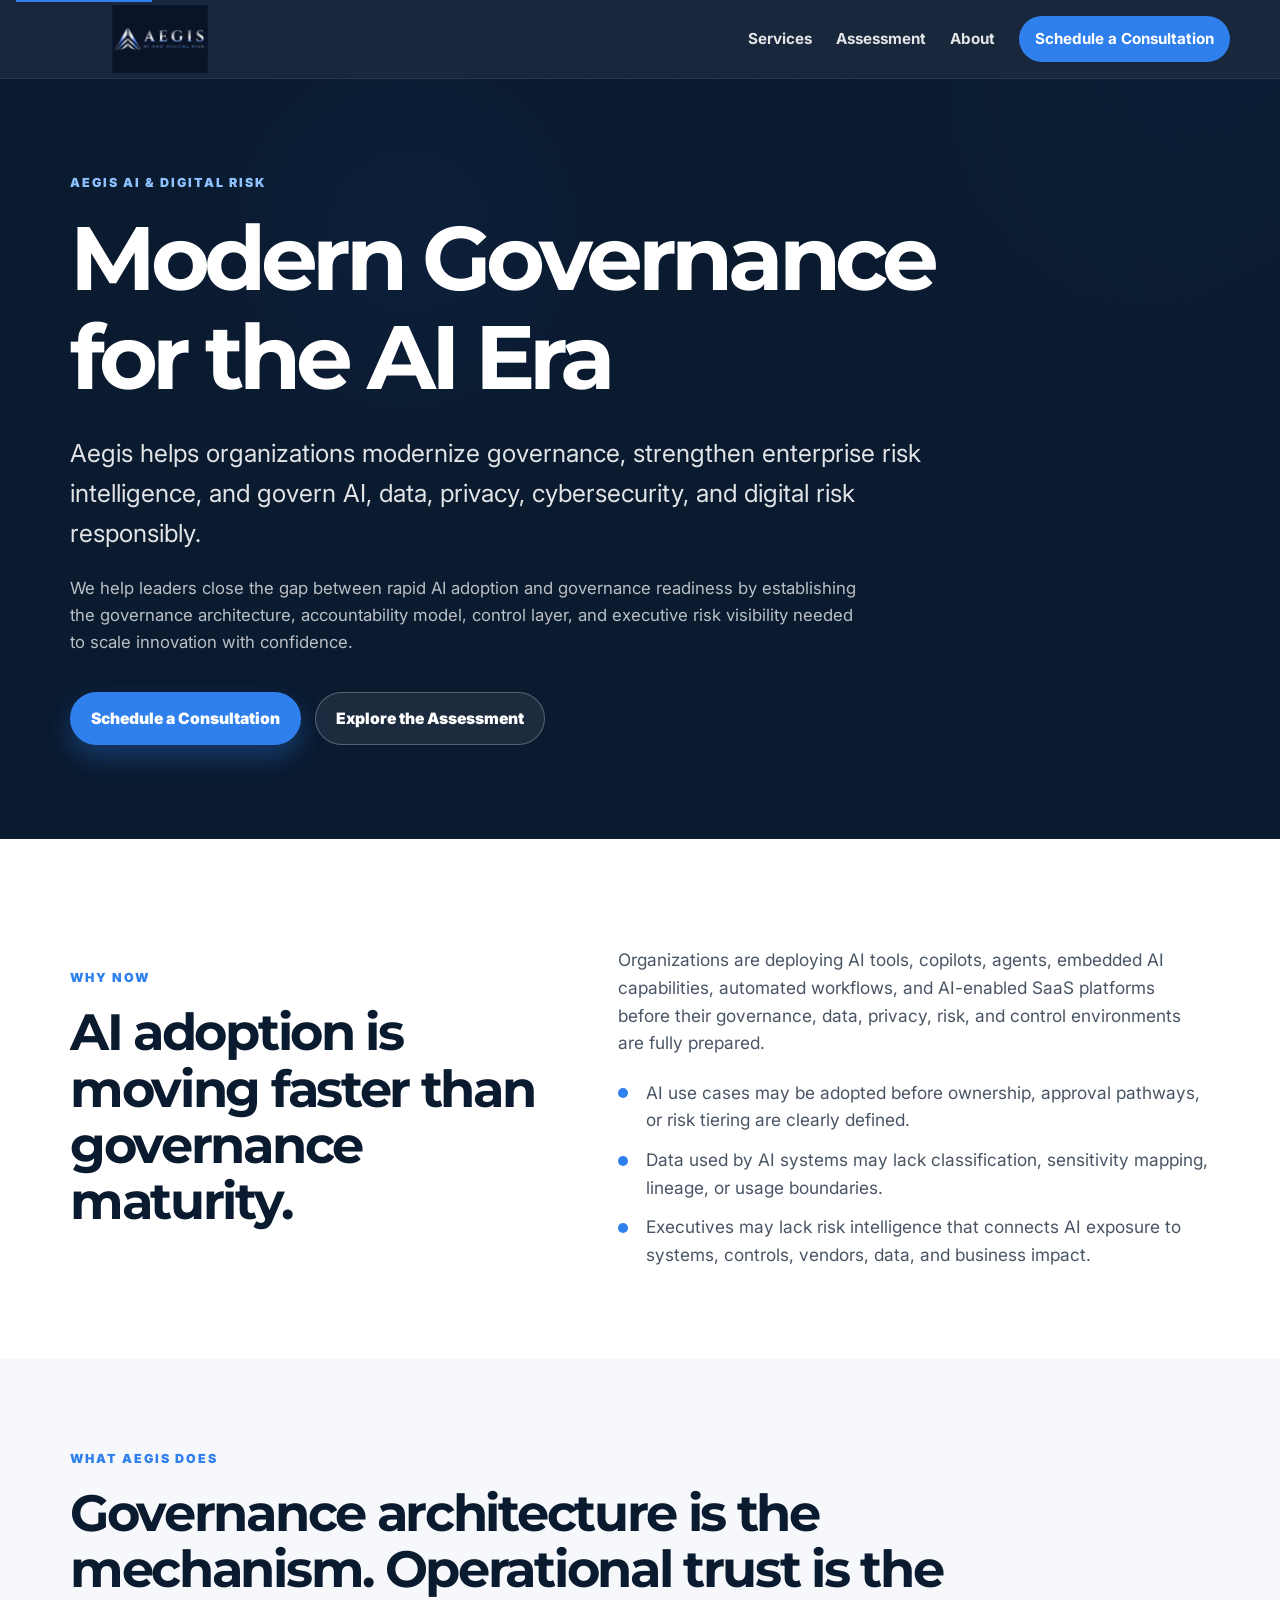
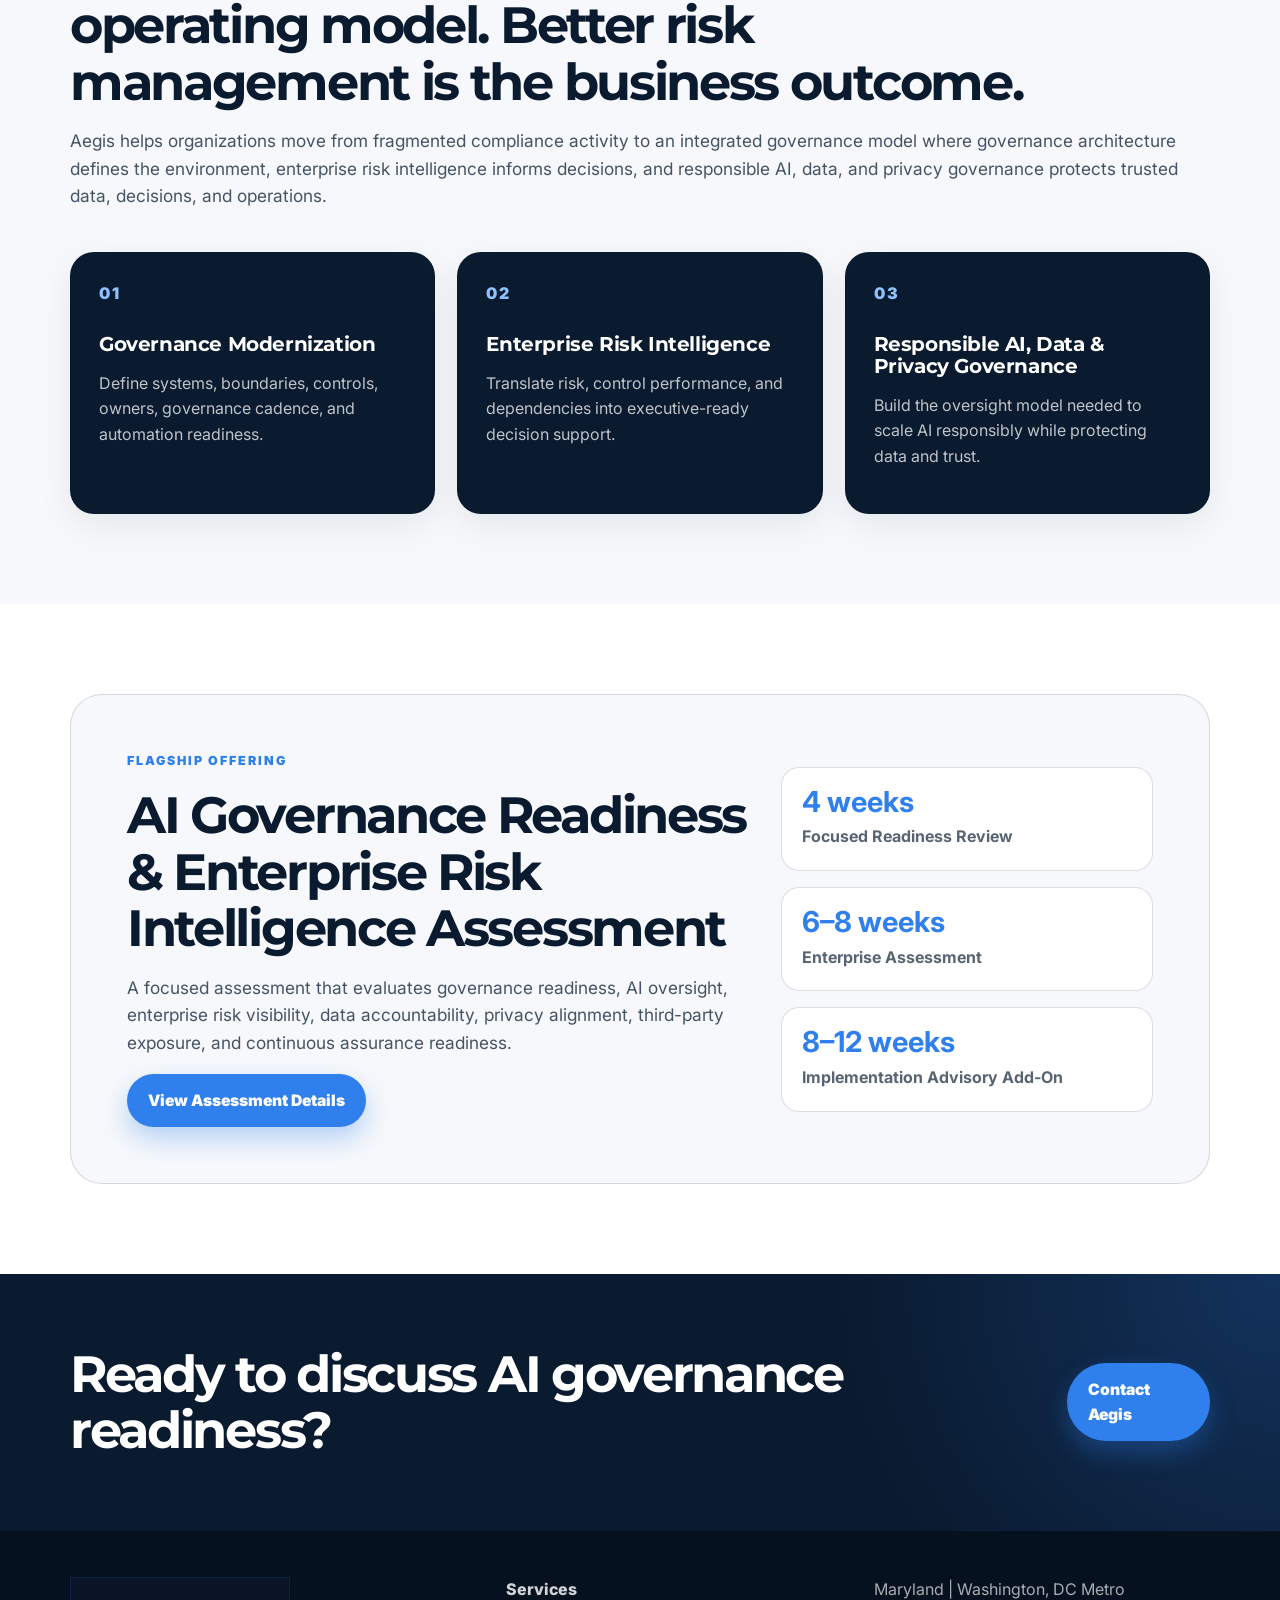
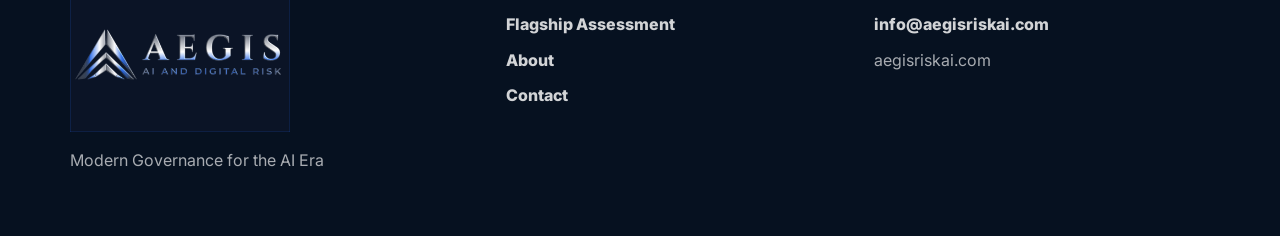
==== index.html @ 3bda9c99 "Launch Aegis website" ====
<!doctype html>
<html lang="en">
<head>
  <meta charset="utf-8" />
  <meta name="viewport" content="width=device-width, initial-scale=1" />
  <title>Aegis AI & Digital Risk | Modern Governance for the AI Era</title>
  <meta name="description" content="Aegis helps organizations modernize governance, strengthen enterprise risk intelligence, and govern AI, data, privacy, cybersecurity, and digital risk responsibly." />
  <meta property="og:title" content="Aegis AI & Digital Risk | Modern Governance for the AI Era" />
  <meta property="og:description" content="Aegis helps organizations modernize governance, strengthen enterprise risk intelligence, and govern AI, data, privacy, cybersecurity, and digital risk responsibly." />
  <meta property="og:type" content="website" />
  <link rel="icon" href="/favicon.ico" sizes="any" />
  <link rel="icon" type="image/png" href="assets/favicon.png" />
  <link rel="preconnect" href="https://fonts.googleapis.com">
  <link rel="preconnect" href="https://fonts.gstatic.com" crossorigin>
  <link href="https://fonts.googleapis.com/css2?family=Inter:wght@400;500;600;700;800&family=Montserrat:wght@700;800;900&display=swap" rel="stylesheet">
  <link rel="stylesheet" href="styles.css" />
</head>
<body>
  <a class="skip-link" href="#main">Skip to content</a>
  
<header class="site-header" id="top">
  <nav class="nav" aria-label="Main navigation">
    <a href="index.html" class="brand" aria-label="Aegis AI & Digital Risk home">
      <img src="assets/aegis-logo-nav.png" alt="Aegis AI & Digital Risk" />
    </a>
    <button class="menu-toggle" aria-expanded="false" aria-controls="nav-links">Menu</button>
    <div class="nav-links" id="nav-links">
      <a href="services.html">Services</a>
      <a href="assessment.html">Assessment</a>
      <a href="about.html">About</a>
      <a href="contact.html" class="nav-cta">Schedule a Consultation</a>
    </div>
  </nav>
</header>

  <main id="main">
<section class="hero section-dark">
  <div class="hero-bg"></div>
  <div class="container hero-content">
    <p class="eyebrow">Aegis AI & Digital Risk</p>
    <h1>Modern Governance for the AI Era</h1>
    <p class="hero-subtitle">Aegis helps organizations modernize governance, strengthen enterprise risk intelligence, and govern AI, data, privacy, cybersecurity, and digital risk responsibly.</p>
    <p class="hero-support">We help leaders close the gap between rapid AI adoption and governance readiness by establishing the governance architecture, accountability model, control layer, and executive risk visibility needed to scale innovation with confidence.</p>
    <div class="button-row">
      <a class="button primary" href="contact.html">Schedule a Consultation</a>
      <a class="button secondary" href="assessment.html">Explore the Assessment</a>
    </div>
  </div>
</section>
<section class="section" id="why-now">
  <div class="container two-column">
    <div>
      <p class="eyebrow">Why Now</p>
      <h2>AI adoption is moving faster than governance maturity.</h2>
    </div>
    <div class="lead-block">
      <p>Organizations are deploying AI tools, copilots, agents, embedded AI capabilities, automated workflows, and AI-enabled SaaS platforms before their governance, data, privacy, risk, and control environments are fully prepared.</p>
      <ul class="check-list">
        <li>AI use cases may be adopted before ownership, approval pathways, or risk tiering are clearly defined.</li>
        <li>Data used by AI systems may lack classification, sensitivity mapping, lineage, or usage boundaries.</li>
        <li>Executives may lack risk intelligence that connects AI exposure to systems, controls, vendors, data, and business impact.</li>
      </ul>
    </div>
  </div>
</section>
<section class="section subtle">
  <div class="container">
    <p class="eyebrow">What Aegis Does</p>
    <h2>Governance architecture is the mechanism. Operational trust is the operating model. Better risk management is the business outcome.</h2>
    <p class="section-intro">Aegis helps organizations move from fragmented compliance activity to an integrated governance model where governance architecture defines the environment, enterprise risk intelligence informs decisions, and responsible AI, data, and privacy governance protects trusted data, decisions, and operations.</p>
    <div class="capability-grid">
      <article class="capability-card"><span class="card-number">01</span><h3>Governance Modernization</h3><p>Define systems, boundaries, controls, owners, governance cadence, and automation readiness.</p></article>
      <article class="capability-card"><span class="card-number">02</span><h3>Enterprise Risk Intelligence</h3><p>Translate risk, control performance, and dependencies into executive-ready decision support.</p></article>
      <article class="capability-card"><span class="card-number">03</span><h3>Responsible AI, Data & Privacy Governance</h3><p>Build the oversight model needed to scale AI responsibly while protecting data and trust.</p></article>
    </div>
  </div>
</section>
<section class="section">
  <div class="container split-card">
    <div>
      <p class="eyebrow">Flagship Offering</p>
      <h2>AI Governance Readiness & Enterprise Risk Intelligence Assessment</h2>
      <p class="section-intro">A focused assessment that evaluates governance readiness, AI oversight, enterprise risk visibility, data accountability, privacy alignment, third-party exposure, and continuous assurance readiness.</p>
      <a class="button primary" href="assessment.html">View Assessment Details</a>
    </div>
    <div class="metric-list">
      <div><strong>4 weeks</strong><span>Focused Readiness Review</span></div>
      <div><strong>6–8 weeks</strong><span>Enterprise Assessment</span></div>
      <div><strong>8–12 weeks</strong><span>Implementation Advisory Add-On</span></div>
    </div>
  </div>
</section>
<section class="section-dark cta-band">
  <div class="container cta-inner">
    <h2>Ready to discuss AI governance readiness?</h2>
    <a class="button primary" href="contact.html">Contact Aegis</a>
  </div>
</section>
</main>
  
<footer class="site-footer">
  <div class="container footer-inner">
    <div>
      <img src="assets/aegis-logo-horizontal.png" alt="Aegis AI & Digital Risk" />
      <p>Modern Governance for the AI Era</p>
    </div>
    <div class="footer-links">
      <a href="services.html">Services</a>
      <a href="assessment.html">Flagship Assessment</a>
      <a href="about.html">About</a>
      <a href="contact.html">Contact</a>
    </div>
    <div class="footer-contact">
      <span>Maryland | Washington, DC Metro</span>
      <a href="mailto:info@aegisriskai.com">info@aegisriskai.com</a>
      <span>aegisriskai.com</span>
    </div>
  </div>
</footer>
<script src="script.js"></script>

</body>
</html>
---- styles.css ----
:root{--navy:#0a1a2f;--slate:#1f2e3d;--steel:#4a5a6a;--blue:#2f80ed;--teal:#2d9c9f;--white:#fff;--muted:#eef3f7;--line:rgba(10,26,47,.14);--shadow:0 24px 70px rgba(10,26,47,.16);--radius:24px}*{box-sizing:border-box}html{scroll-behavior:smooth}body{margin:0;font-family:Inter,Arial,Helvetica,sans-serif;color:var(--navy);background:var(--white);line-height:1.6}img{max-width:100%;display:block}a{color:inherit}.skip-link{position:absolute;top:-40px;left:16px;background:var(--blue);color:#fff;padding:8px 12px;z-index:100}.skip-link:focus{top:16px}.container{width:min(1140px,calc(100% - 40px));margin:0 auto}.site-header{position:sticky;top:0;z-index:20;background:rgba(10,26,47,.94);backdrop-filter:blur(14px);border-bottom:1px solid rgba(255,255,255,.08)}.nav{width:min(1180px,calc(100% - 32px));margin:0 auto;min-height:78px;display:flex;align-items:center;justify-content:space-between;gap:24px}.brand img{width:220px;height:auto;max-height:68px;object-fit:contain}.nav-links{display:flex;align-items:center;gap:24px}.nav-links a{color:rgba(255,255,255,.88);text-decoration:none;font-weight:700;font-size:.95rem}.nav-links a:hover{color:#fff}.nav-cta{background:var(--blue);color:#fff!important;padding:11px 16px;border-radius:999px}.menu-toggle{display:none;background:transparent;color:#fff;border:1px solid rgba(255,255,255,.3);border-radius:999px;padding:8px 14px;font-weight:800}.section{padding:90px 0}.section-dark{background:radial-gradient(circle at top right,rgba(47,128,237,.24),transparent 34%),var(--navy);color:#fff}.subtle{background:#f6f8fb}.hero,.page-hero{position:relative;display:grid;place-items:center;overflow:hidden}.hero{min-height:760px}.page-hero{min-height:480px;padding:90px 0}.hero-bg{position:absolute;inset:0;background:linear-gradient(90deg,rgba(10,26,47,.96),rgba(10,26,47,.72),rgba(10,26,47,.9)),radial-gradient(circle at 30% 20%,rgba(47,128,237,.32),transparent 22%),linear-gradient(135deg,rgba(255,255,255,.06) 1px,transparent 1px);background-size:auto,auto,42px 42px}.hero-content{position:relative;padding:80px 0}.eyebrow{color:var(--blue);text-transform:uppercase;letter-spacing:.16em;font-weight:900;font-size:.78rem;margin:0 0 16px}.section-dark .eyebrow,.page-hero .eyebrow{color:#8ec2ff}h1,h2,h3{font-family:Montserrat,Inter,Arial,sans-serif;line-height:1.1;margin:0}h1{max-width:980px;font-size:clamp(3rem,7vw,6.8rem);letter-spacing:-.06em}h2{font-size:clamp(2rem,4vw,4rem);letter-spacing:-.045em;max-width:980px}h3{font-size:1.25rem;letter-spacing:-.02em}.hero-subtitle{max-width:900px;font-size:clamp(1.16rem,2vw,1.55rem);color:rgba(255,255,255,.88);margin:28px 0 0}.hero-support{max-width:790px;color:rgba(255,255,255,.72);margin:22px 0 0;font-size:1.05rem}.button-row{display:flex;flex-wrap:wrap;gap:14px;margin-top:36px}.button{display:inline-flex;align-items:center;justify-content:center;min-height:48px;padding:13px 20px;border-radius:999px;font-weight:900;text-decoration:none;border:1px solid transparent;cursor:pointer;font-size:.98rem}.button.primary{background:var(--blue);color:#fff;box-shadow:0 12px 26px rgba(47,128,237,.32)}.button.secondary{background:rgba(255,255,255,.08);color:#fff;border-color:rgba(255,255,255,.26)}.two-column{display:grid;grid-template-columns:.9fr 1.1fr;gap:64px;align-items:center}.align-start{align-items:start}.lead-block,.section-intro{font-size:1.08rem;color:rgba(10,26,47,.74)}.section-dark .section-intro{color:rgba(255,255,255,.75)}.check-list{padding:0;margin:22px 0 0;list-style:none;display:grid;gap:12px}.check-list li{position:relative;padding-left:28px}.check-list li:before{content:"";position:absolute;left:0;top:.55em;width:10px;height:10px;border-radius:999px;background:var(--blue)}.capability-grid,.founder-grid,.stakeholder-grid,.why-grid,.deliverable-grid,.pricing-grid{display:grid;gap:22px;margin-top:42px}.capability-grid{grid-template-columns:repeat(3,1fr)}.founder-grid,.service-grid{grid-template-columns:repeat(2,1fr)}.stakeholder-grid{grid-template-columns:repeat(4,1fr)}.why-grid,.deliverable-grid{grid-template-columns:repeat(2,1fr)}.pricing-grid{grid-template-columns:repeat(3,1fr)}.capability-card,.service-card,.founder-card,.stakeholder-grid>div,.why-grid>article,.deliverable-grid>article,.pricing-grid>article{background:#fff;border:1px solid var(--line);border-radius:var(--radius);padding:28px;box-shadow:0 12px 36px rgba(10,26,47,.07)}.capability-card{background:var(--navy);color:#fff;min-height:250px}.card-number{color:#8ec2ff;font-weight:900;letter-spacing:.12em}.capability-card h3{margin-top:26px}.capability-card p{color:rgba(255,255,255,.74)}.service-grid{display:grid;gap:22px;margin-top:0}.service-card.featured{grid-column:1/-1;background:linear-gradient(135deg,var(--navy),var(--slate));color:#fff}.service-card.featured p{color:rgba(255,255,255,.76)}.service-card p,.founder-card p,.stakeholder-grid p,.why-grid p,.deliverable-grid p,.pricing-grid p{color:rgba(10,26,47,.72)}.split-card{display:grid;grid-template-columns:1.25fr .75fr;gap:34px;align-items:center;background:#f6f8fb;border:1px solid var(--line);border-radius:32px;padding:clamp(28px,5vw,56px)}.metric-list{display:grid;gap:16px}.metric-list div{background:#fff;border:1px solid var(--line);border-radius:18px;padding:20px}.metric-list strong{display:block;font-size:1.8rem;line-height:1;color:var(--blue)}.metric-list span{display:block;margin-top:8px;color:rgba(10,26,47,.68);font-weight:700}.cta-band{padding:72px 0}.cta-inner{display:flex;align-items:center;justify-content:space-between;gap:24px}.contact-section{background:linear-gradient(180deg,#f6f8fb,#fff)}.contact-card{display:grid;grid-template-columns:.9fr 1.1fr;gap:40px;background:var(--navy);color:#fff;border-radius:32px;padding:clamp(28px,5vw,56px);box-shadow:var(--shadow)}.contact-card p{color:rgba(255,255,255,.74)}.contact-links{display:grid;gap:10px;margin-top:24px}.contact-links a{color:#fff;font-weight:900;text-decoration:none}.small-note{font-size:.92rem;margin-top:28px}.contact-form{display:grid;gap:14px}.contact-form label{display:grid;gap:7px;color:rgba(255,255,255,.86);font-weight:800}.contact-form input,.contact-form select,.contact-form textarea{width:100%;border:1px solid rgba(255,255,255,.18);background:rgba(255,255,255,.08);color:#fff;border-radius:14px;padding:12px 14px;font:inherit}.contact-form select option{color:var(--navy)}.site-footer{background:#061120;color:#fff;padding:46px 0}.footer-inner{display:grid;grid-template-columns:1.2fr 1fr 1fr;gap:32px;align-items:start}.site-footer img{width:220px;max-width:100%;height:auto;margin-bottom:14px}.footer-links,.footer-contact{display:grid;gap:10px}.footer-links a,.footer-contact a{color:rgba(255,255,255,.82);text-decoration:none;font-weight:800}.footer-contact span,.site-footer p{color:rgba(255,255,255,.65)}@media (max-width:900px){.menu-toggle{display:inline-flex}.nav-links{display:none;position:absolute;left:16px;right:16px;top:78px;background:var(--navy);padding:18px;border-radius:18px;box-shadow:var(--shadow);flex-direction:column;align-items:stretch}.nav-links.open{display:flex}.nav-links a{padding:10px 12px}.two-column,.contact-card,.footer-inner,.split-card{grid-template-columns:1fr}.capability-grid,.founder-grid,.stakeholder-grid,.service-grid,.why-grid,.deliverable-grid,.pricing-grid{grid-template-columns:1fr}.hero{min-height:680px}.section{padding:64px 0}.cta-inner{align-items:flex-start;flex-direction:column}.brand img{width:190px;max-height:64px}h1{font-size:clamp(2.6rem,12vw,4.8rem)}}
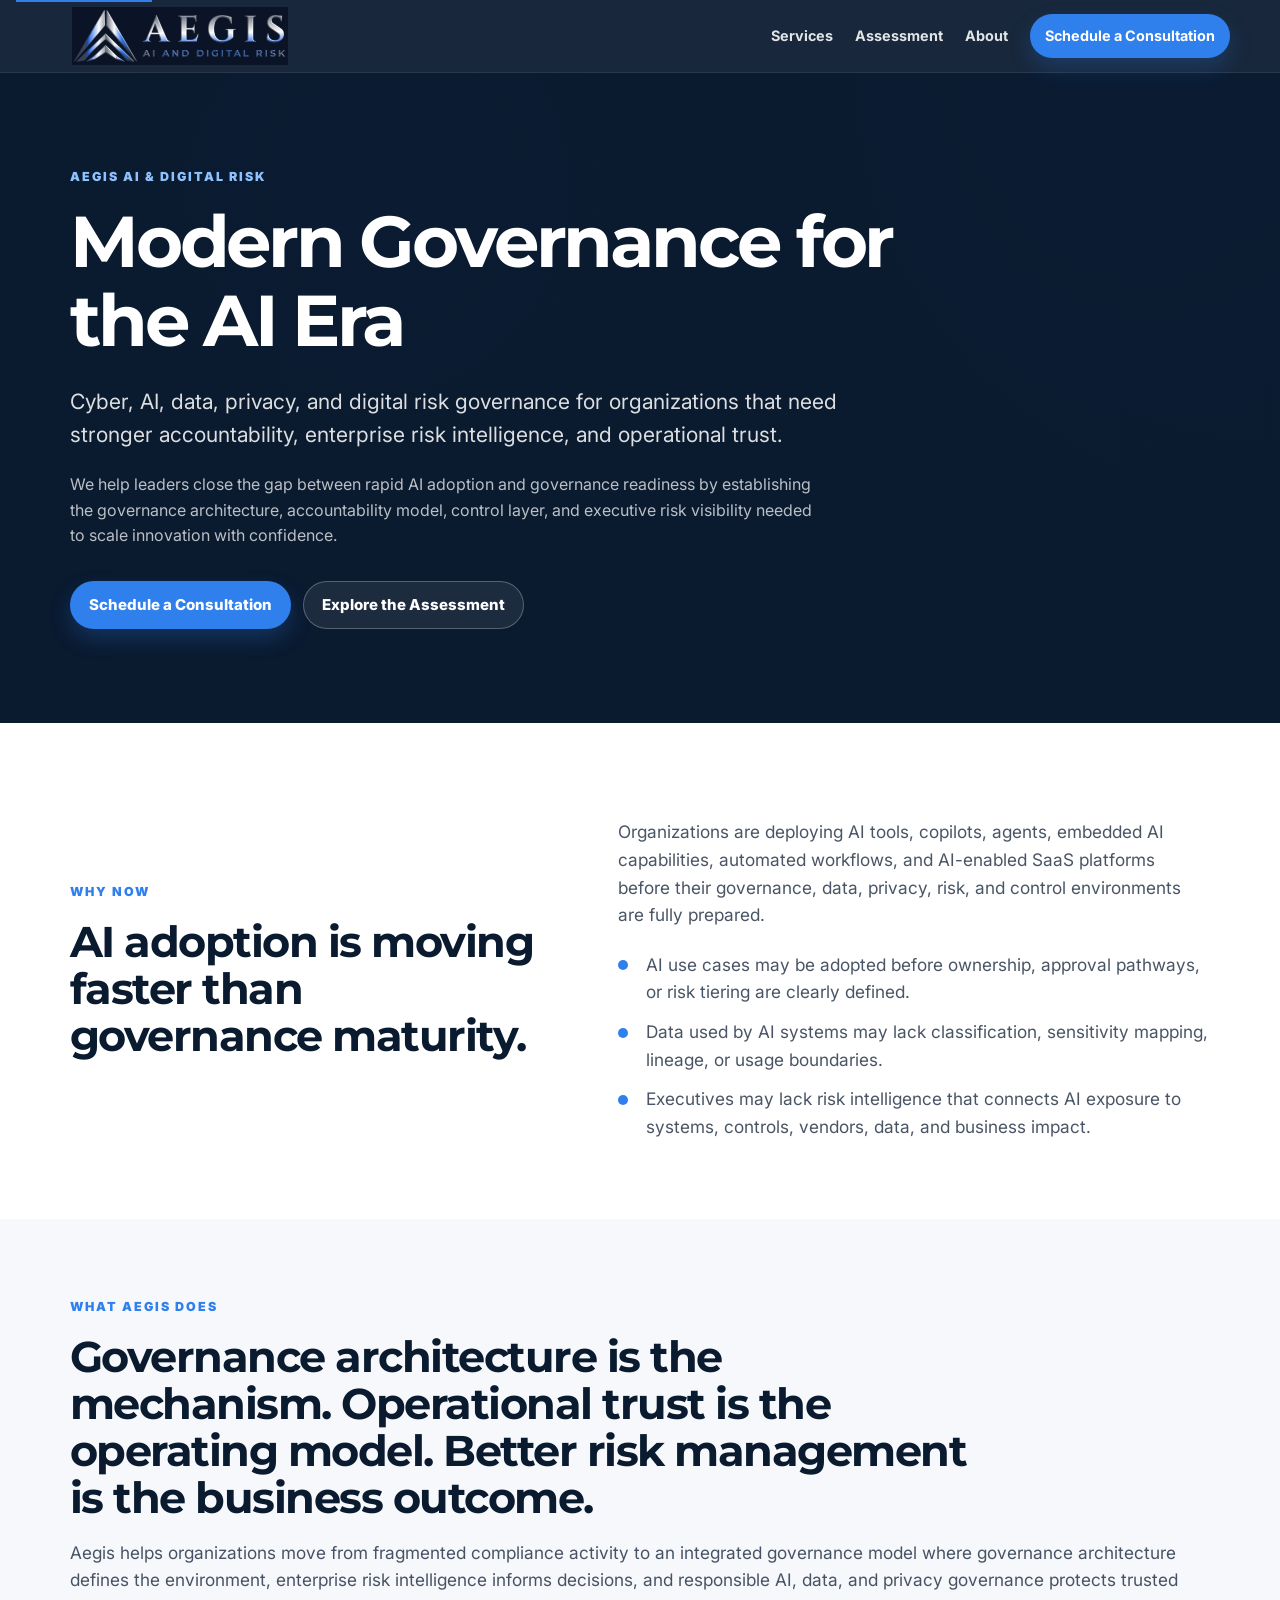
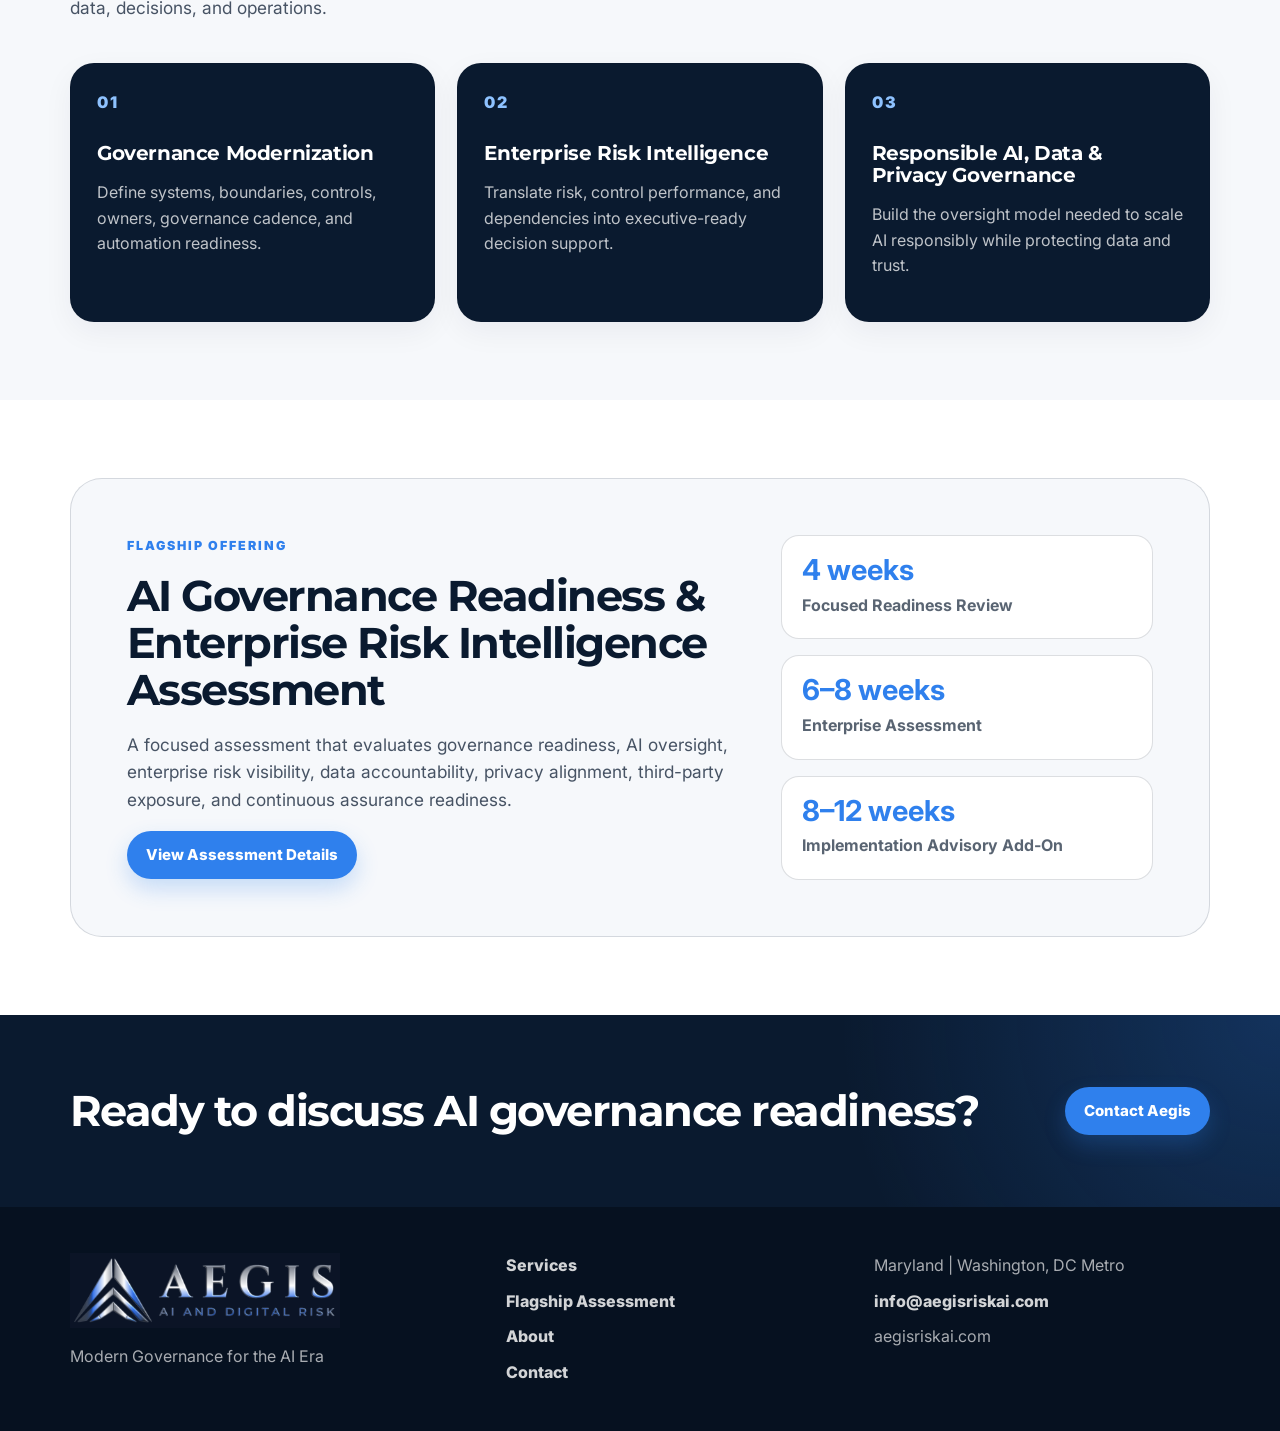
==== commit fe90a33d: "Clarify risk governance positioning" ====
--- a/index.html
+++ b/index.html
@@ -4,9 +4,9 @@
   <meta charset="utf-8" />
   <meta name="viewport" content="width=device-width, initial-scale=1" />
   <title>Aegis AI & Digital Risk | Modern Governance for the AI Era</title>
-  <meta name="description" content="Aegis helps organizations modernize governance, strengthen enterprise risk intelligence, and govern AI, data, privacy, cybersecurity, and digital risk responsibly." />
+  <meta name="description" content="Cyber, AI, data, privacy, and digital risk governance for organizations that need stronger accountability, enterprise risk intelligence, and operational trust." />
   <meta property="og:title" content="Aegis AI & Digital Risk | Modern Governance for the AI Era" />
-  <meta property="og:description" content="Aegis helps organizations modernize governance, strengthen enterprise risk intelligence, and govern AI, data, privacy, cybersecurity, and digital risk responsibly." />
+  <meta property="og:description" content="Cyber, AI, data, privacy, and digital risk governance for organizations that need stronger accountability, enterprise risk intelligence, and operational trust." />
   <meta property="og:type" content="website" />
   <link rel="icon" href="/favicon.ico" sizes="any" />
   <link rel="icon" type="image/png" href="assets/favicon.png" />
@@ -39,7 +39,7 @@
   <div class="container hero-content">
     <p class="eyebrow">Aegis AI & Digital Risk</p>
     <h1>Modern Governance for the AI Era</h1>
-    <p class="hero-subtitle">Aegis helps organizations modernize governance, strengthen enterprise risk intelligence, and govern AI, data, privacy, cybersecurity, and digital risk responsibly.</p>
+    <p class="hero-subtitle">Cyber, AI, data, privacy, and digital risk governance for organizations that need stronger accountability, enterprise risk intelligence, and operational trust.</p>
     <p class="hero-support">We help leaders close the gap between rapid AI adoption and governance readiness by establishing the governance architecture, accountability model, control layer, and executive risk visibility needed to scale innovation with confidence.</p>
     <div class="button-row">
       <a class="button primary" href="contact.html">Schedule a Consultation</a>
--- a/styles.css
+++ b/styles.css
@@ -1,2 +1,2 @@
 
-:root{--navy:#0a1a2f;--slate:#1f2e3d;--steel:#4a5a6a;--blue:#2f80ed;--teal:#2d9c9f;--white:#fff;--muted:#eef3f7;--line:rgba(10,26,47,.14);--shadow:0 24px 70px rgba(10,26,47,.16);--radius:24px}*{box-sizing:border-box}html{scroll-behavior:smooth}body{margin:0;font-family:Inter,Arial,Helvetica,sans-serif;color:var(--navy);background:var(--white);line-height:1.6}img{max-width:100%;display:block}a{color:inherit}.skip-link{position:absolute;top:-40px;left:16px;background:var(--blue);color:#fff;padding:8px 12px;z-index:100}.skip-link:focus{top:16px}.container{width:min(1140px,calc(100% - 40px));margin:0 auto}.site-header{position:sticky;top:0;z-index:20;background:rgba(10,26,47,.94);backdrop-filter:blur(14px);border-bottom:1px solid rgba(255,255,255,.08)}.nav{width:min(1180px,calc(100% - 32px));margin:0 auto;min-height:78px;display:flex;align-items:center;justify-content:space-between;gap:24px}.brand img{width:220px;height:auto;max-height:68px;object-fit:contain}.nav-links{display:flex;align-items:center;gap:24px}.nav-links a{color:rgba(255,255,255,.88);text-decoration:none;font-weight:700;font-size:.95rem}.nav-links a:hover{color:#fff}.nav-cta{background:var(--blue);color:#fff!important;padding:11px 16px;border-radius:999px}.menu-toggle{display:none;background:transparent;color:#fff;border:1px solid rgba(255,255,255,.3);border-radius:999px;padding:8px 14px;font-weight:800}.section{padding:90px 0}.section-dark{background:radial-gradient(circle at top right,rgba(47,128,237,.24),transparent 34%),var(--navy);color:#fff}.subtle{background:#f6f8fb}.hero,.page-hero{position:relative;display:grid;place-items:center;overflow:hidden}.hero{min-height:760px}.page-hero{min-height:480px;padding:90px 0}.hero-bg{position:absolute;inset:0;background:linear-gradient(90deg,rgba(10,26,47,.96),rgba(10,26,47,.72),rgba(10,26,47,.9)),radial-gradient(circle at 30% 20%,rgba(47,128,237,.32),transparent 22%),linear-gradient(135deg,rgba(255,255,255,.06) 1px,transparent 1px);background-size:auto,auto,42px 42px}.hero-content{position:relative;padding:80px 0}.eyebrow{color:var(--blue);text-transform:uppercase;letter-spacing:.16em;font-weight:900;font-size:.78rem;margin:0 0 16px}.section-dark .eyebrow,.page-hero .eyebrow{color:#8ec2ff}h1,h2,h3{font-family:Montserrat,Inter,Arial,sans-serif;line-height:1.1;margin:0}h1{max-width:980px;font-size:clamp(3rem,7vw,6.8rem);letter-spacing:-.06em}h2{font-size:clamp(2rem,4vw,4rem);letter-spacing:-.045em;max-width:980px}h3{font-size:1.25rem;letter-spacing:-.02em}.hero-subtitle{max-width:900px;font-size:clamp(1.16rem,2vw,1.55rem);color:rgba(255,255,255,.88);margin:28px 0 0}.hero-support{max-width:790px;color:rgba(255,255,255,.72);margin:22px 0 0;font-size:1.05rem}.button-row{display:flex;flex-wrap:wrap;gap:14px;margin-top:36px}.button{display:inline-flex;align-items:center;justify-content:center;min-height:48px;padding:13px 20px;border-radius:999px;font-weight:900;text-decoration:none;border:1px solid transparent;cursor:pointer;font-size:.98rem}.button.primary{background:var(--blue);color:#fff;box-shadow:0 12px 26px rgba(47,128,237,.32)}.button.secondary{background:rgba(255,255,255,.08);color:#fff;border-color:rgba(255,255,255,.26)}.two-column{display:grid;grid-template-columns:.9fr 1.1fr;gap:64px;align-items:center}.align-start{align-items:start}.lead-block,.section-intro{font-size:1.08rem;color:rgba(10,26,47,.74)}.section-dark .section-intro{color:rgba(255,255,255,.75)}.check-list{padding:0;margin:22px 0 0;list-style:none;display:grid;gap:12px}.check-list li{position:relative;padding-left:28px}.check-list li:before{content:"";position:absolute;left:0;top:.55em;width:10px;height:10px;border-radius:999px;background:var(--blue)}.capability-grid,.founder-grid,.stakeholder-grid,.why-grid,.deliverable-grid,.pricing-grid{display:grid;gap:22px;margin-top:42px}.capability-grid{grid-template-columns:repeat(3,1fr)}.founder-grid,.service-grid{grid-template-columns:repeat(2,1fr)}.stakeholder-grid{grid-template-columns:repeat(4,1fr)}.why-grid,.deliverable-grid{grid-template-columns:repeat(2,1fr)}.pricing-grid{grid-template-columns:repeat(3,1fr)}.capability-card,.service-card,.founder-card,.stakeholder-grid>div,.why-grid>article,.deliverable-grid>article,.pricing-grid>article{background:#fff;border:1px solid var(--line);border-radius:var(--radius);padding:28px;box-shadow:0 12px 36px rgba(10,26,47,.07)}.capability-card{background:var(--navy);color:#fff;min-height:250px}.card-number{color:#8ec2ff;font-weight:900;letter-spacing:.12em}.capability-card h3{margin-top:26px}.capability-card p{color:rgba(255,255,255,.74)}.service-grid{display:grid;gap:22px;margin-top:0}.service-card.featured{grid-column:1/-1;background:linear-gradient(135deg,var(--navy),var(--slate));color:#fff}.service-card.featured p{color:rgba(255,255,255,.76)}.service-card p,.founder-card p,.stakeholder-grid p,.why-grid p,.deliverable-grid p,.pricing-grid p{color:rgba(10,26,47,.72)}.split-card{display:grid;grid-template-columns:1.25fr .75fr;gap:34px;align-items:center;background:#f6f8fb;border:1px solid var(--line);border-radius:32px;padding:clamp(28px,5vw,56px)}.metric-list{display:grid;gap:16px}.metric-list div{background:#fff;border:1px solid var(--line);border-radius:18px;padding:20px}.metric-list strong{display:block;font-size:1.8rem;line-height:1;color:var(--blue)}.metric-list span{display:block;margin-top:8px;color:rgba(10,26,47,.68);font-weight:700}.cta-band{padding:72px 0}.cta-inner{display:flex;align-items:center;justify-content:space-between;gap:24px}.contact-section{background:linear-gradient(180deg,#f6f8fb,#fff)}.contact-card{display:grid;grid-template-columns:.9fr 1.1fr;gap:40px;background:var(--navy);color:#fff;border-radius:32px;padding:clamp(28px,5vw,56px);box-shadow:var(--shadow)}.contact-card p{color:rgba(255,255,255,.74)}.contact-links{display:grid;gap:10px;margin-top:24px}.contact-links a{color:#fff;font-weight:900;text-decoration:none}.small-note{font-size:.92rem;margin-top:28px}.contact-form{display:grid;gap:14px}.contact-form label{display:grid;gap:7px;color:rgba(255,255,255,.86);font-weight:800}.contact-form input,.contact-form select,.contact-form textarea{width:100%;border:1px solid rgba(255,255,255,.18);background:rgba(255,255,255,.08);color:#fff;border-radius:14px;padding:12px 14px;font:inherit}.contact-form select option{color:var(--navy)}.site-footer{background:#061120;color:#fff;padding:46px 0}.footer-inner{display:grid;grid-template-columns:1.2fr 1fr 1fr;gap:32px;align-items:start}.site-footer img{width:220px;max-width:100%;height:auto;margin-bottom:14px}.footer-links,.footer-contact{display:grid;gap:10px}.footer-links a,.footer-contact a{color:rgba(255,255,255,.82);text-decoration:none;font-weight:800}.footer-contact span,.site-footer p{color:rgba(255,255,255,.65)}@media (max-width:900px){.menu-toggle{display:inline-flex}.nav-links{display:none;position:absolute;left:16px;right:16px;top:78px;background:var(--navy);padding:18px;border-radius:18px;box-shadow:var(--shadow);flex-direction:column;align-items:stretch}.nav-links.open{display:flex}.nav-links a{padding:10px 12px}.two-column,.contact-card,.footer-inner,.split-card{grid-template-columns:1fr}.capability-grid,.founder-grid,.stakeholder-grid,.service-grid,.why-grid,.deliverable-grid,.pricing-grid{grid-template-columns:1fr}.hero{min-height:680px}.section{padding:64px 0}.cta-inner{align-items:flex-start;flex-direction:column}.brand img{width:190px;max-height:64px}h1{font-size:clamp(2.6rem,12vw,4.8rem)}}
+:root{--navy:#0a1a2f;--slate:#1f2e3d;--steel:#4a5a6a;--blue:#2f80ed;--teal:#2d9c9f;--white:#fff;--muted:#eef3f7;--line:rgba(10,26,47,.14);--shadow:0 24px 70px rgba(10,26,47,.16);--radius:24px}*{box-sizing:border-box}html{scroll-behavior:smooth}body{margin:0;font-family:Inter,Arial,Helvetica,sans-serif;color:var(--navy);background:var(--white);line-height:1.6}img{max-width:100%;display:block}a{color:inherit}.skip-link{position:absolute;top:-40px;left:16px;background:var(--blue);color:#fff;padding:8px 12px;z-index:100}.skip-link:focus{top:16px}.container{width:min(1140px,calc(100% - 40px));margin:0 auto}.site-header{position:sticky;top:0;z-index:20;background:rgba(10,26,47,.94);backdrop-filter:blur(14px);border-bottom:1px solid rgba(255,255,255,.08)}.nav{width:min(1180px,calc(100% - 32px));margin:0 auto;min-height:72px;display:flex;align-items:center;justify-content:space-between;gap:24px}.brand img{width:260px;height:auto;max-height:58px;object-fit:contain}.nav-links{display:flex;align-items:center;gap:22px}.nav-links a{color:rgba(255,255,255,.88);text-decoration:none;font-weight:700;font-size:.9rem}.nav-links a:hover{color:#fff}.nav-cta{background:var(--blue);color:#fff!important;padding:10px 15px;border-radius:999px;box-shadow:0 10px 22px rgba(47,128,237,.22)}.menu-toggle{display:none;background:transparent;color:#fff;border:1px solid rgba(255,255,255,.3);border-radius:999px;padding:8px 14px;font-weight:800}.section{padding:78px 0}.section-dark{background:radial-gradient(circle at top right,rgba(47,128,237,.24),transparent 34%),var(--navy);color:#fff}.subtle{background:#f6f8fb}.hero,.page-hero{position:relative;display:grid;place-items:center;overflow:hidden}.hero{min-height:650px}.page-hero{min-height:380px;padding:74px 0}.hero-bg{position:absolute;inset:0;background:linear-gradient(90deg,rgba(10,26,47,.98),rgba(10,26,47,.82),rgba(10,26,47,.94)),radial-gradient(circle at 28% 18%,rgba(47,128,237,.18),transparent 24%),linear-gradient(135deg,rgba(255,255,255,.035) 1px,transparent 1px);background-size:auto,auto,46px 46px}.hero-content{position:relative;padding:68px 0}.eyebrow{color:var(--blue);text-transform:uppercase;letter-spacing:.16em;font-weight:900;font-size:.78rem;margin:0 0 16px}.section-dark .eyebrow,.page-hero .eyebrow{color:#8ec2ff}h1,h2,h3{font-family:Montserrat,Inter,Arial,sans-serif;line-height:1.1;margin:0}h1{max-width:880px;font-size:clamp(2.55rem,5.6vw,4.7rem);letter-spacing:-.045em}h2{font-size:clamp(1.75rem,3.35vw,3.15rem);letter-spacing:-.035em;max-width:920px}h3{font-size:1.25rem;letter-spacing:-.02em}.hero-subtitle{max-width:820px;font-size:clamp(1.05rem,1.65vw,1.32rem);color:rgba(255,255,255,.86);margin:24px 0 0}.hero-support{max-width:760px;color:rgba(255,255,255,.72);margin:20px 0 0;font-size:1rem}.button-row{display:flex;flex-wrap:wrap;gap:12px;margin-top:32px}.button{display:inline-flex;align-items:center;justify-content:center;min-height:44px;padding:11px 18px;border-radius:999px;font-weight:800;text-decoration:none;border:1px solid transparent;cursor:pointer;font-size:.94rem}.button.primary{background:var(--blue);color:#fff;box-shadow:0 10px 22px rgba(47,128,237,.24)}.button.secondary{background:rgba(255,255,255,.08);color:#fff;border-color:rgba(255,255,255,.26)}.two-column{display:grid;grid-template-columns:.9fr 1.1fr;gap:64px;align-items:center}.align-start{align-items:start}.lead-block,.section-intro{font-size:1.08rem;color:rgba(10,26,47,.74)}.section-dark .section-intro{color:rgba(255,255,255,.75)}.check-list{padding:0;margin:22px 0 0;list-style:none;display:grid;gap:12px}.check-list li{position:relative;padding-left:28px}.check-list li:before{content:"";position:absolute;left:0;top:.55em;width:10px;height:10px;border-radius:999px;background:var(--blue)}.capability-grid,.founder-grid,.stakeholder-grid,.why-grid,.deliverable-grid,.pricing-grid{display:grid;gap:22px;margin-top:42px}.capability-grid{grid-template-columns:repeat(3,1fr)}.founder-grid,.service-grid{grid-template-columns:repeat(2,1fr)}.stakeholder-grid{grid-template-columns:repeat(4,1fr)}.why-grid,.deliverable-grid{grid-template-columns:repeat(2,1fr)}.pricing-grid{grid-template-columns:repeat(3,1fr)}.capability-card,.service-card,.founder-card,.stakeholder-grid>div,.why-grid>article,.deliverable-grid>article,.pricing-grid>article{background:#fff;border:1px solid var(--line);border-radius:var(--radius);padding:26px;box-shadow:0 10px 30px rgba(10,26,47,.055)}.capability-card{background:var(--navy);color:#fff;min-height:250px}.card-number{color:#8ec2ff;font-weight:900;letter-spacing:.12em}.capability-card h3{margin-top:26px}.capability-card p{color:rgba(255,255,255,.74)}.service-grid{display:grid;gap:22px;margin-top:0}.service-card.featured{grid-column:1/-1;background:linear-gradient(135deg,var(--navy),var(--slate));color:#fff}.service-card.featured p{color:rgba(255,255,255,.76)}.service-card p,.founder-card p,.stakeholder-grid p,.why-grid p,.deliverable-grid p,.pricing-grid p{color:rgba(10,26,47,.72)}.split-card{display:grid;grid-template-columns:1.25fr .75fr;gap:34px;align-items:center;background:#f6f8fb;border:1px solid var(--line);border-radius:32px;padding:clamp(28px,5vw,56px)}.metric-list{display:grid;gap:16px}.metric-list div{background:#fff;border:1px solid var(--line);border-radius:18px;padding:20px}.metric-list strong{display:block;font-size:1.8rem;line-height:1;color:var(--blue)}.metric-list span{display:block;margin-top:8px;color:rgba(10,26,47,.68);font-weight:700}.cta-band{padding:72px 0}.cta-inner{display:flex;align-items:center;justify-content:space-between;gap:24px}.contact-section{background:linear-gradient(180deg,#f6f8fb,#fff)}.contact-card{display:grid;grid-template-columns:.9fr 1.1fr;gap:40px;background:var(--navy);color:#fff;border-radius:32px;padding:clamp(28px,5vw,56px);box-shadow:var(--shadow)}.contact-card p{color:rgba(255,255,255,.74)}.contact-links{display:grid;gap:10px;margin-top:24px}.contact-links a{color:#fff;font-weight:900;text-decoration:none}.small-note{font-size:.92rem;margin-top:28px}.contact-form{display:grid;gap:14px}.contact-form label{display:grid;gap:7px;color:rgba(255,255,255,.86);font-weight:800}.contact-form input,.contact-form select,.contact-form textarea{width:100%;border:1px solid rgba(255,255,255,.18);background:rgba(255,255,255,.08);color:#fff;border-radius:14px;padding:12px 14px;font:inherit}.contact-form select option{color:var(--navy)}.site-footer{background:#061120;color:#fff;padding:46px 0}.footer-inner{display:grid;grid-template-columns:1.2fr 1fr 1fr;gap:32px;align-items:start}.site-footer img{width:270px;max-width:100%;height:auto;margin-bottom:14px}.footer-links,.footer-contact{display:grid;gap:10px}.footer-links a,.footer-contact a{color:rgba(255,255,255,.82);text-decoration:none;font-weight:800}.footer-contact span,.site-footer p{color:rgba(255,255,255,.65)}@media (max-width:900px){.menu-toggle{display:inline-flex}.nav-links{display:none;position:absolute;left:16px;right:16px;top:78px;background:var(--navy);padding:18px;border-radius:18px;box-shadow:var(--shadow);flex-direction:column;align-items:stretch}.nav-links.open{display:flex}.nav-links a{padding:10px 12px}.two-column,.contact-card,.footer-inner,.split-card{grid-template-columns:1fr}.capability-grid,.founder-grid,.stakeholder-grid,.service-grid,.why-grid,.deliverable-grid,.pricing-grid{grid-template-columns:1fr}.hero{min-height:600px}.section{padding:64px 0}.cta-inner{align-items:flex-start;flex-direction:column}.brand img{width:220px;max-height:54px}h1{font-size:clamp(2.35rem,10vw,4rem)}}
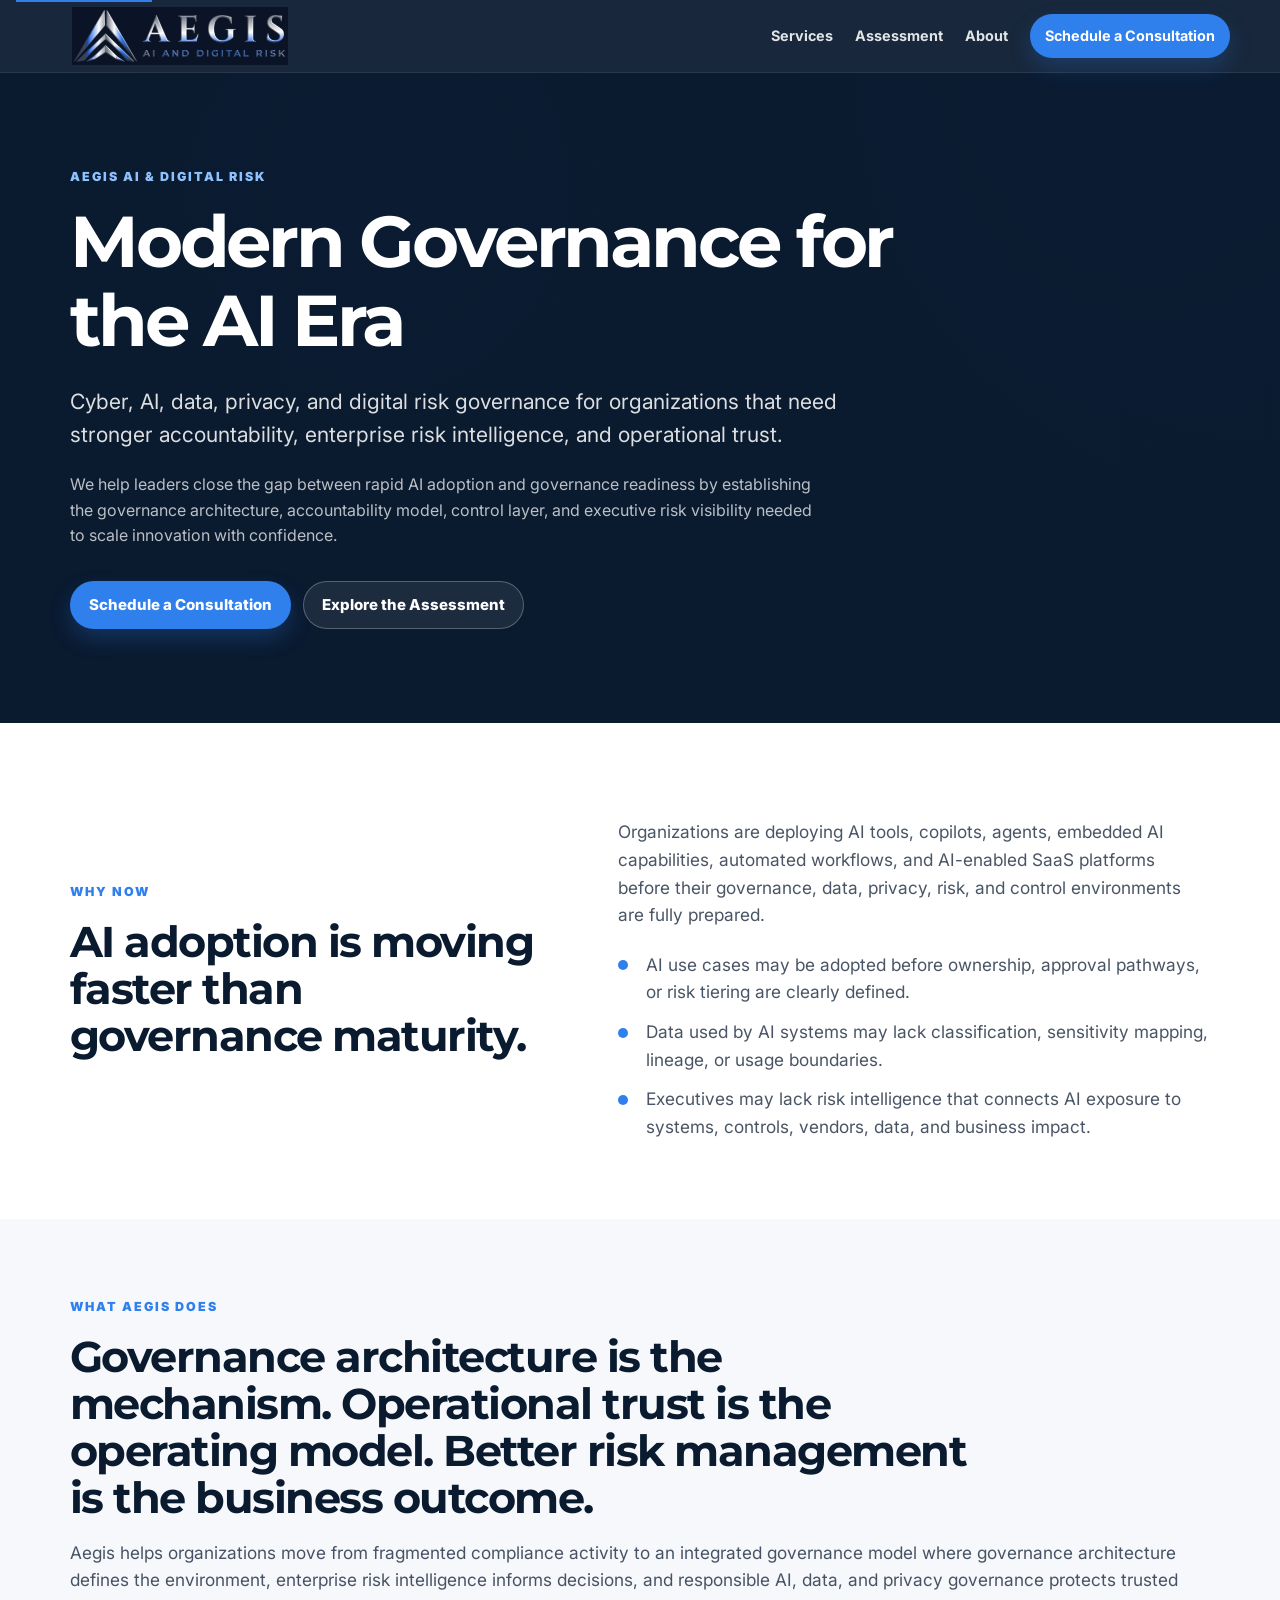
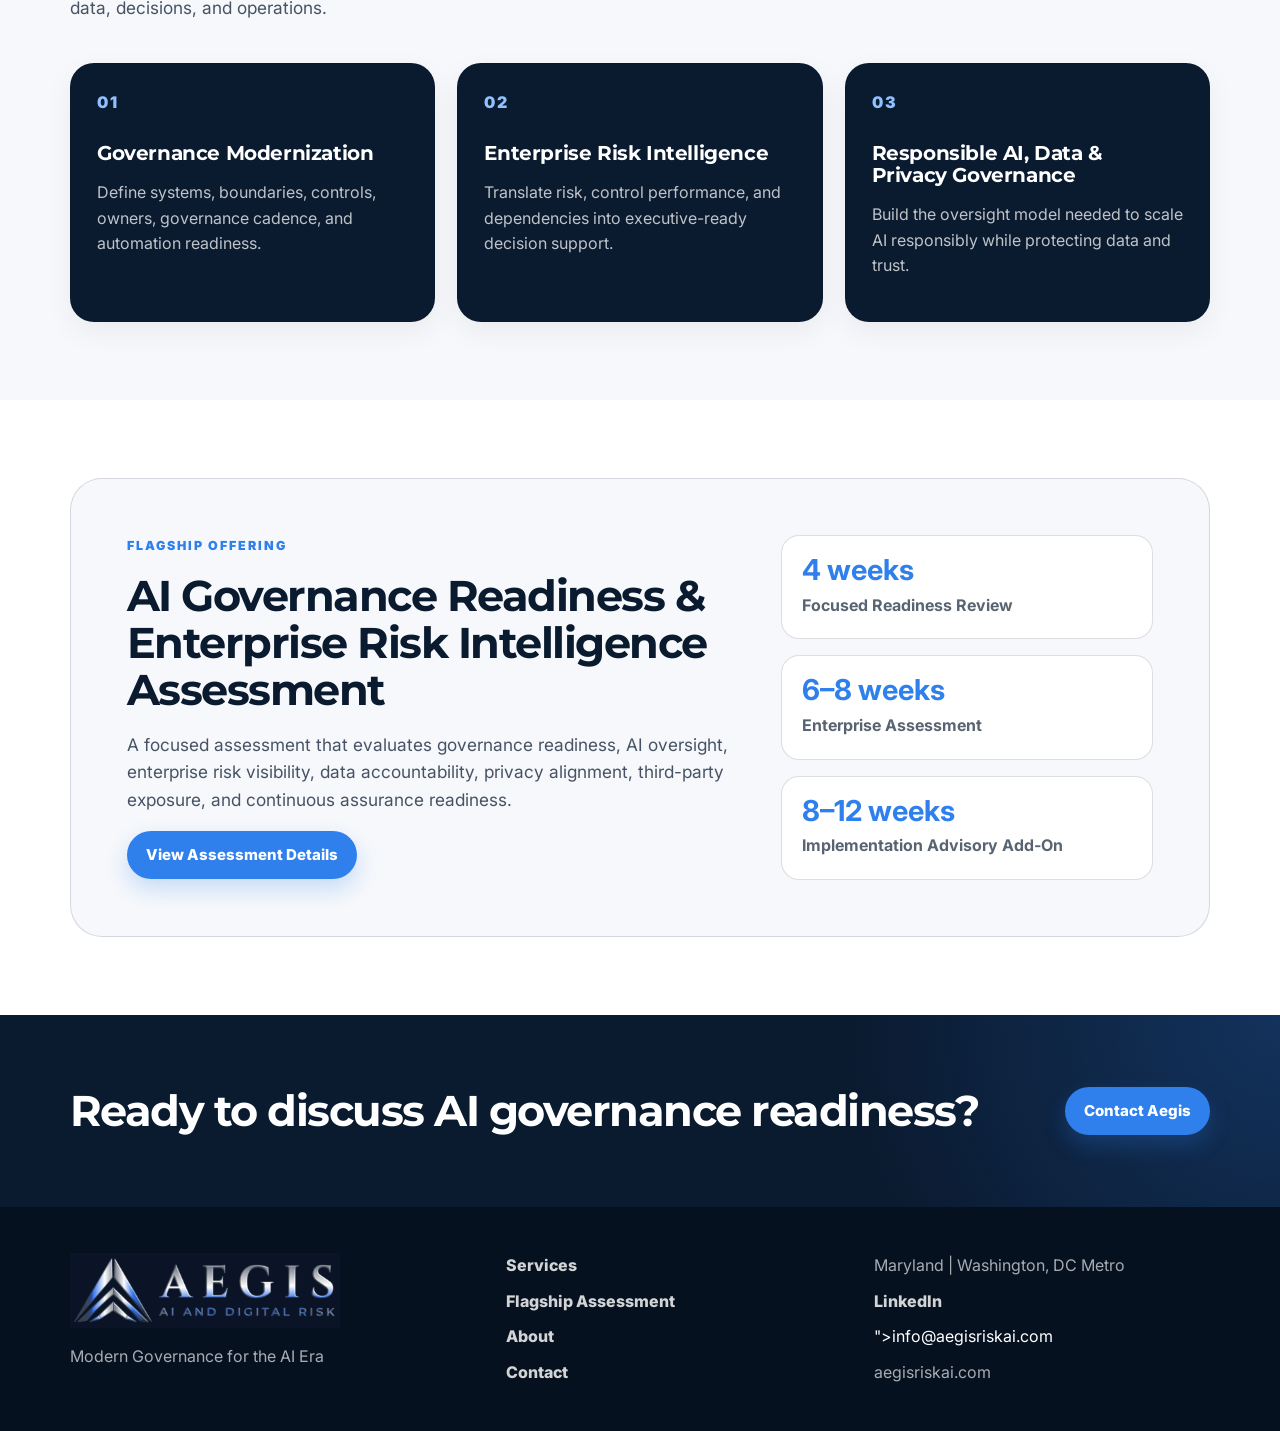
==== commit b48b9f15: "Add LinkedIn company page link" ====
--- a/index.html
+++ b/index.html
@@ -112,7 +112,7 @@
     </div>
     <div class="footer-contact">
       <span>Maryland | Washington, DC Metro</span>
-      <a href="mailto:info@aegisriskai.com">info@aegisriskai.com</a>
+      <a href="mailto:info@aegisriskai.com<br><a href="https://www.linkedin.com/company/aegis-ai-digital-risk/" target="_blank" rel="noopener">LinkedIn</a>">info@aegisriskai.com</a>
       <span>aegisriskai.com</span>
     </div>
   </div>
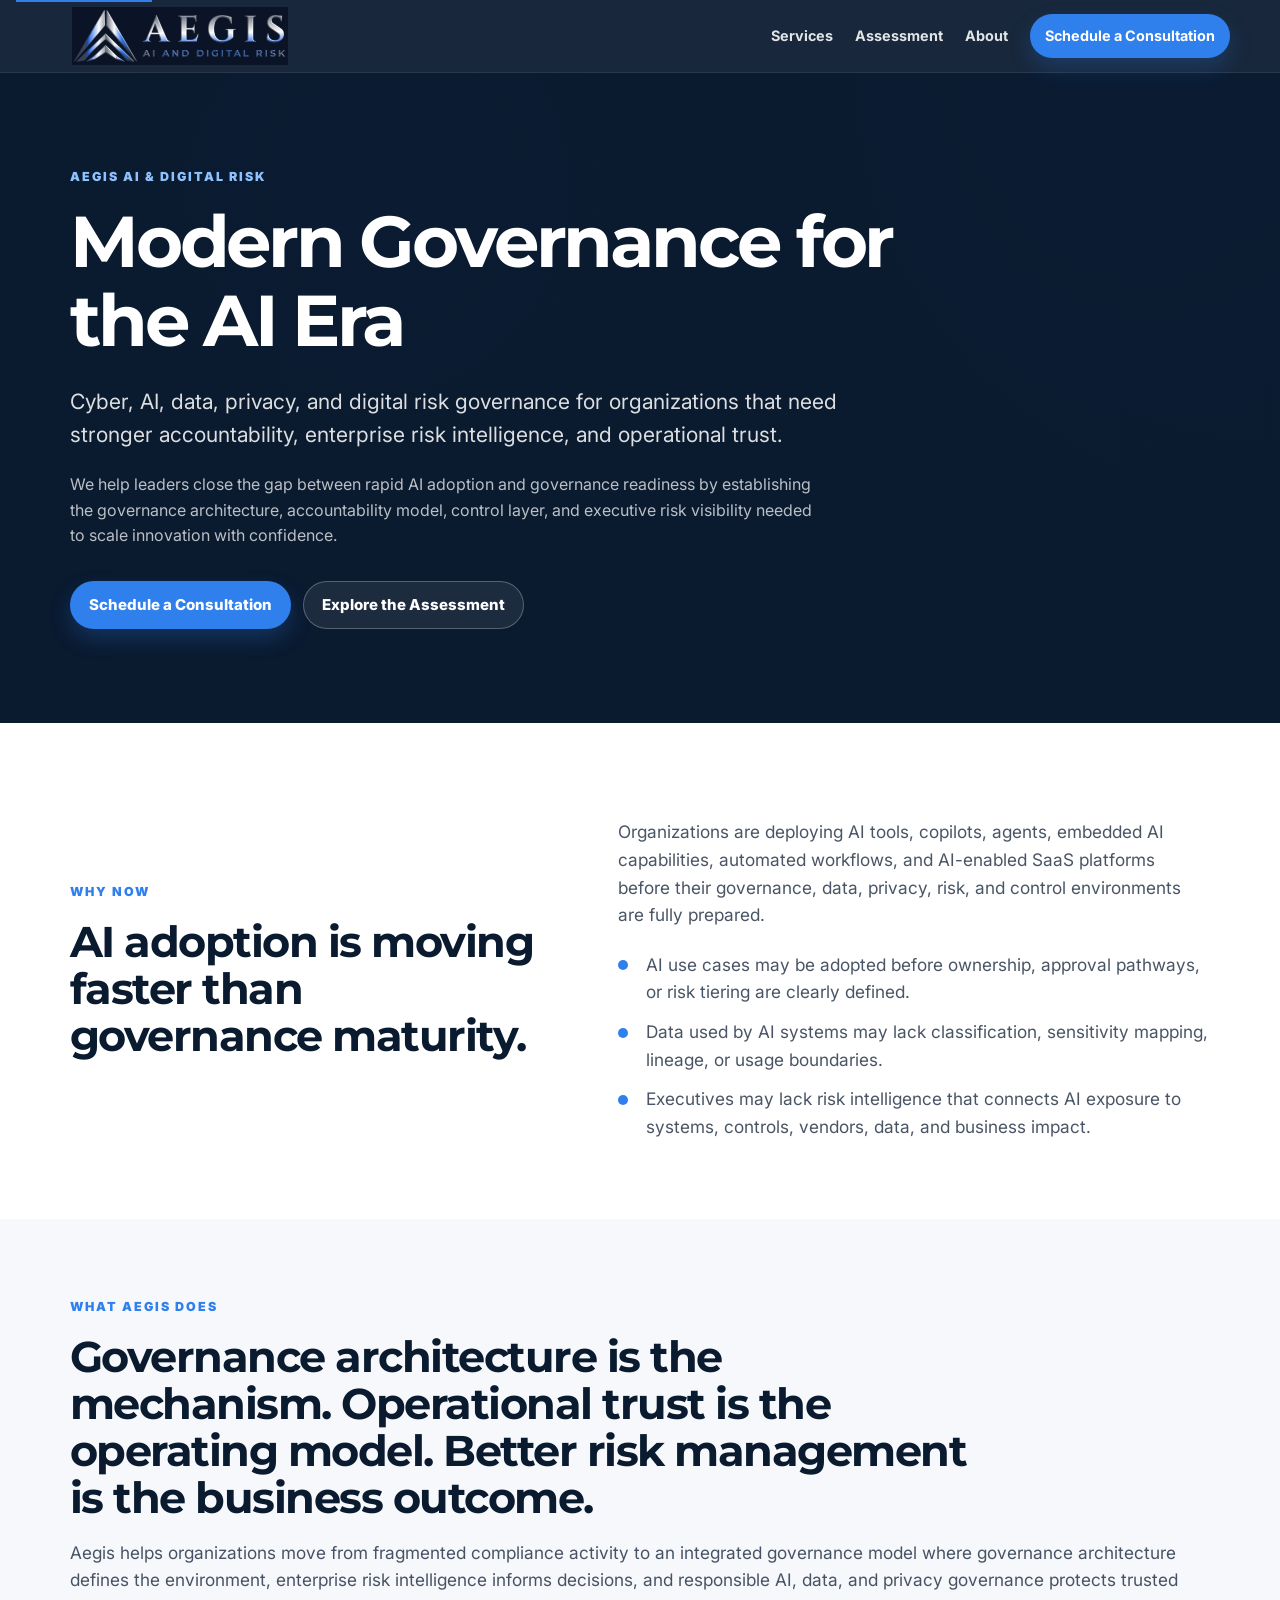
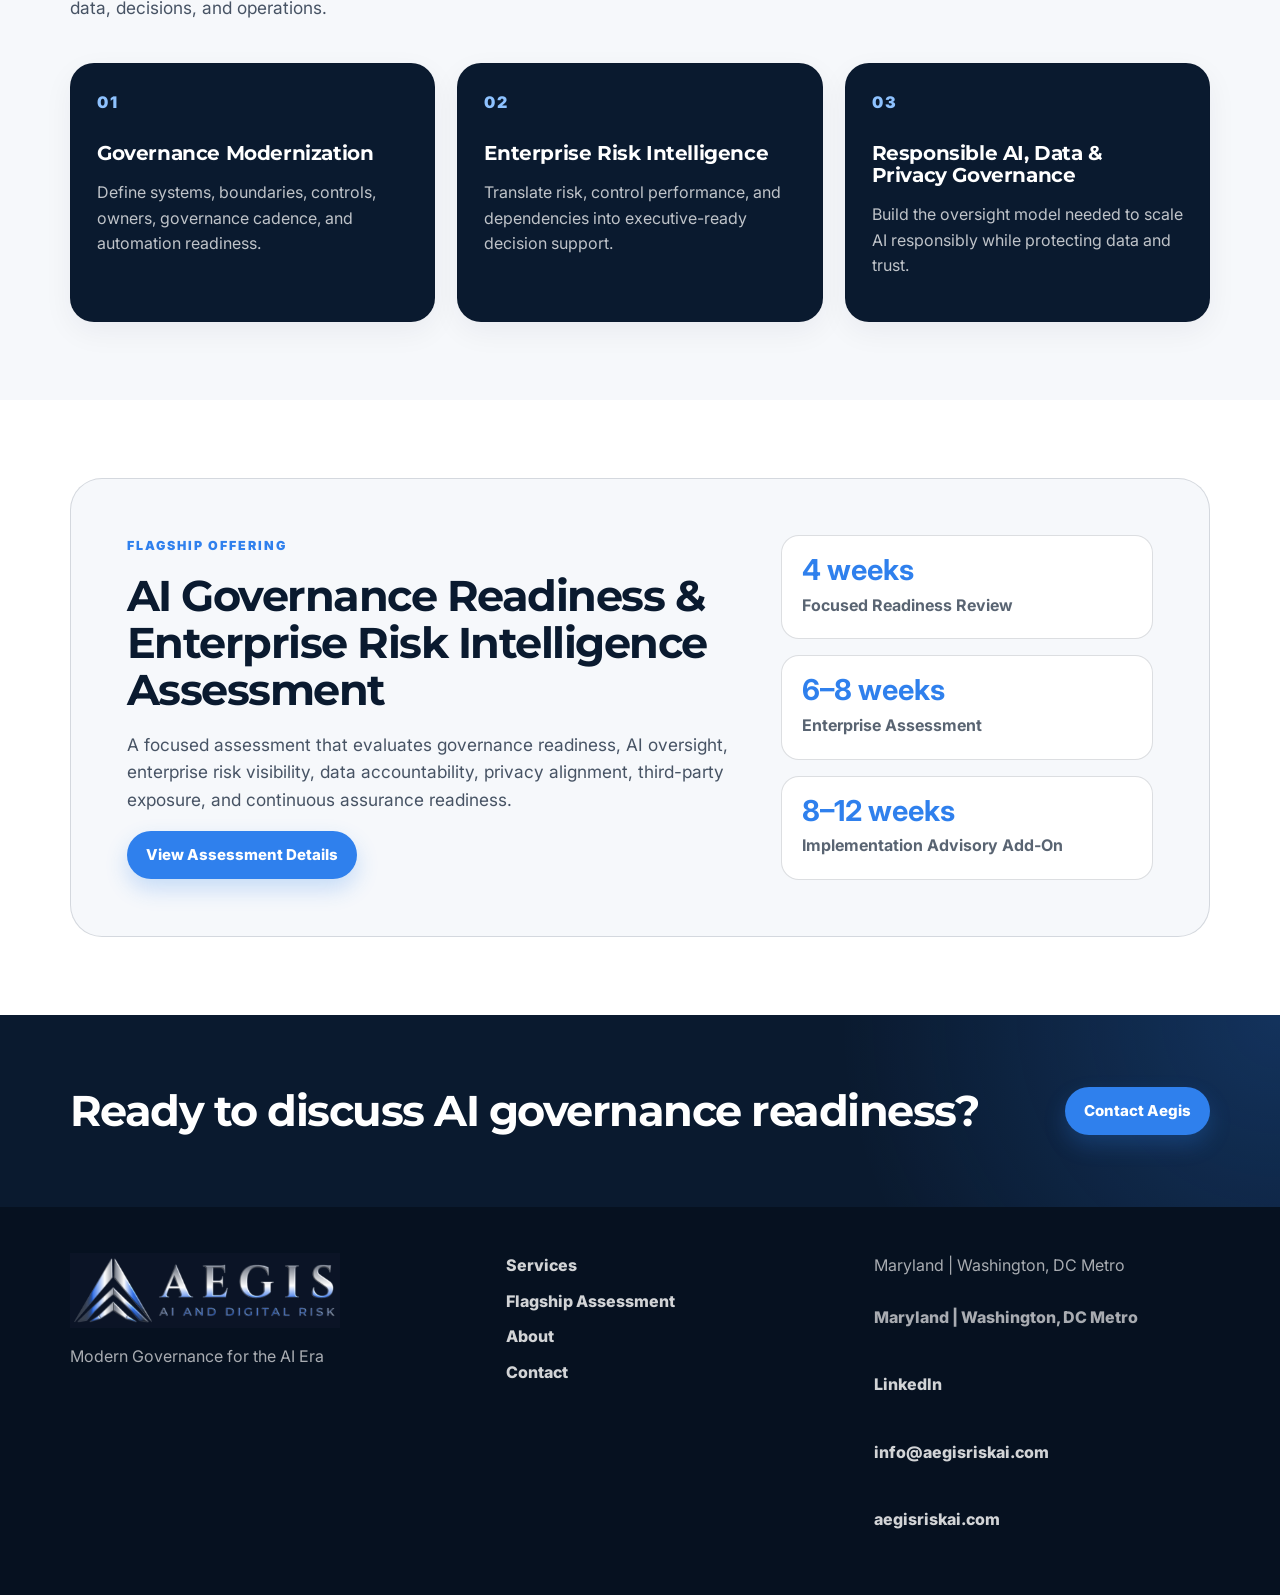
==== commit 5f9800c2: "Fix footer link targets" ====
--- a/index.html
+++ b/index.html
@@ -112,10 +112,16 @@
     </div>
     <div class="footer-contact">
       <span>Maryland | Washington, DC Metro</span>
-      <a href="mailto:info@aegisriskai.com<br><a href="https://www.linkedin.com/company/aegis-ai-digital-risk/" target="_blank" rel="noopener">LinkedIn</a>">info@aegisriskai.com</a>
+      <a href="mailto:info@aegisriskai.cominfo@aegisriskai.com</a>
       <span>aegisriskai.com</span>
     </div>
   </div>
+<div class="footer-column">
+        <p class="footer-location">Maryland | Washington, DC Metro</p>
+        <p><a href="https://www.linkedin.com/company/aegis-ai-digital-risk/" target="_blank" rel="noopener noreferrer">LinkedIn</a></p>
+        <p><a href="mailto:info@aegisriskai.com">info@aegisriskai.com</a></p>
+        <p><a href="https://aegisriskai.com">aegisriskai.com</a></p>
+      </div>
 </footer>
 <script src="script.js"></script>
 
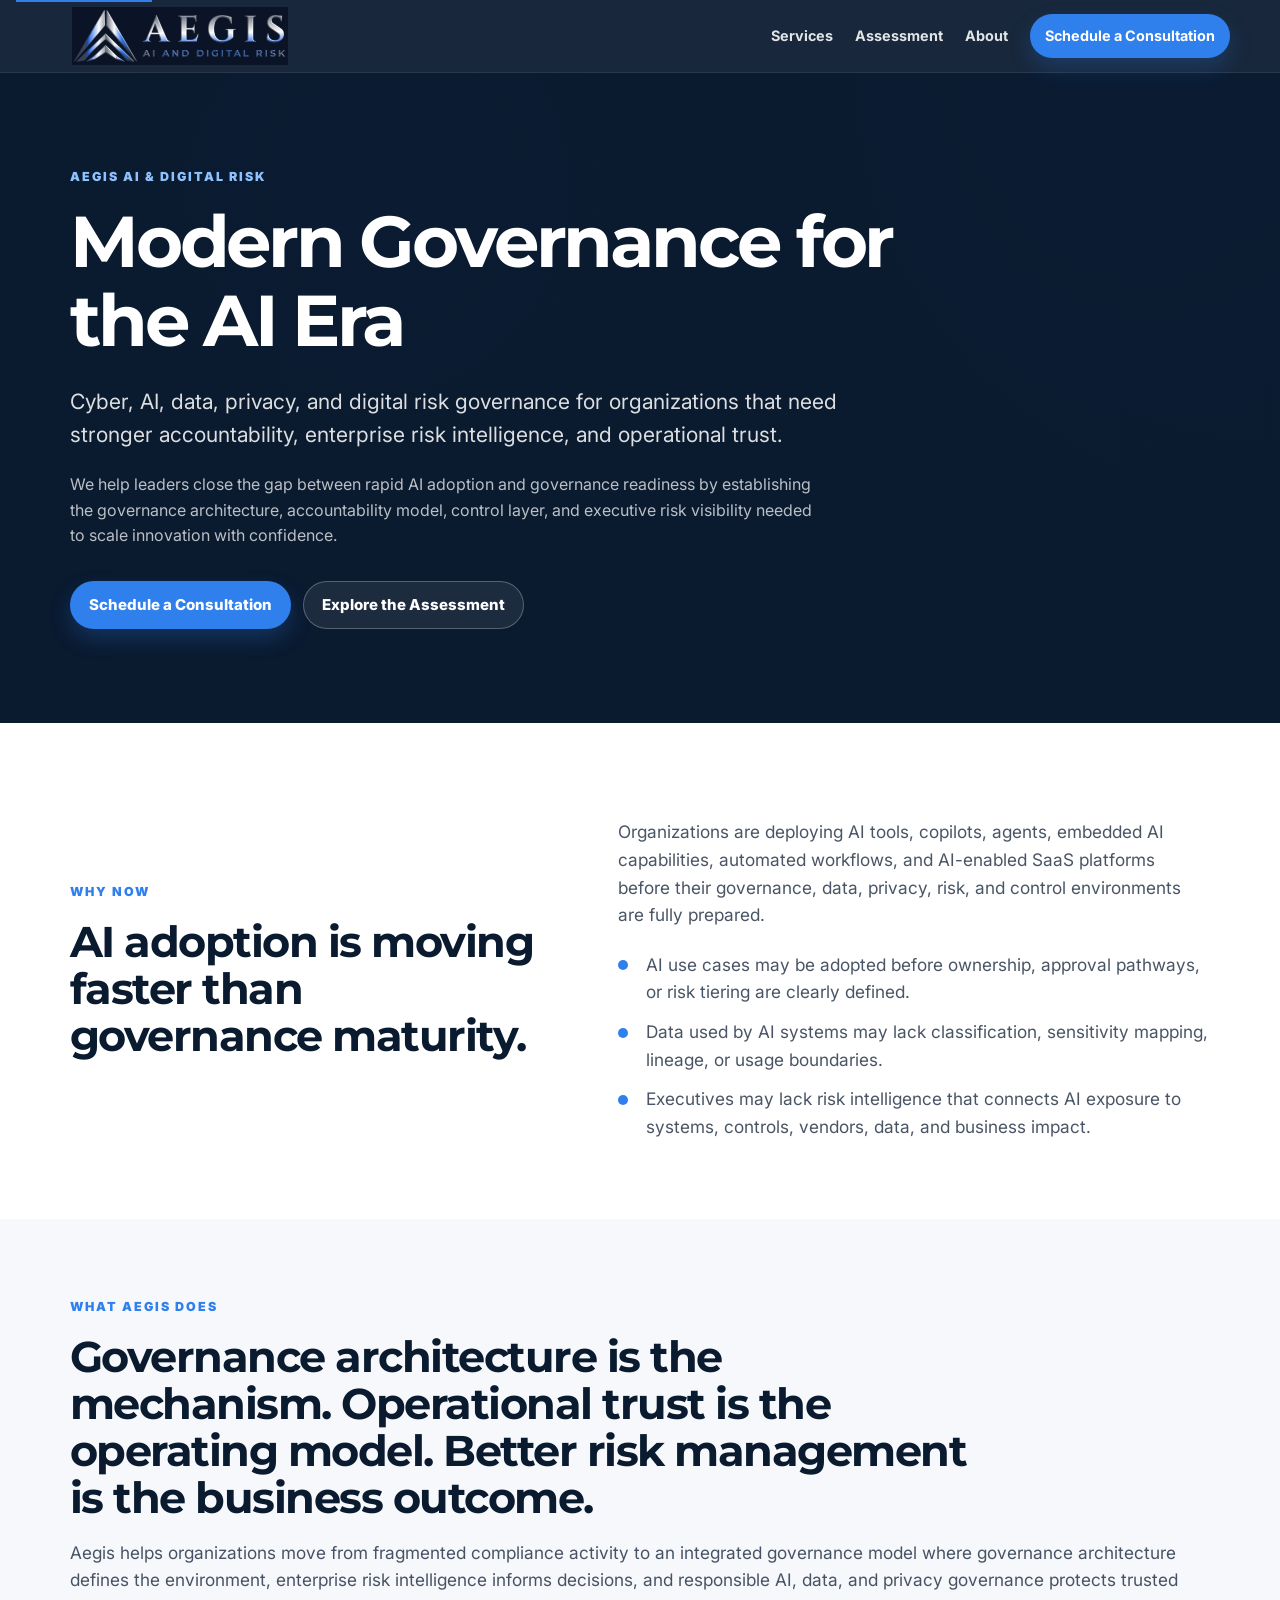
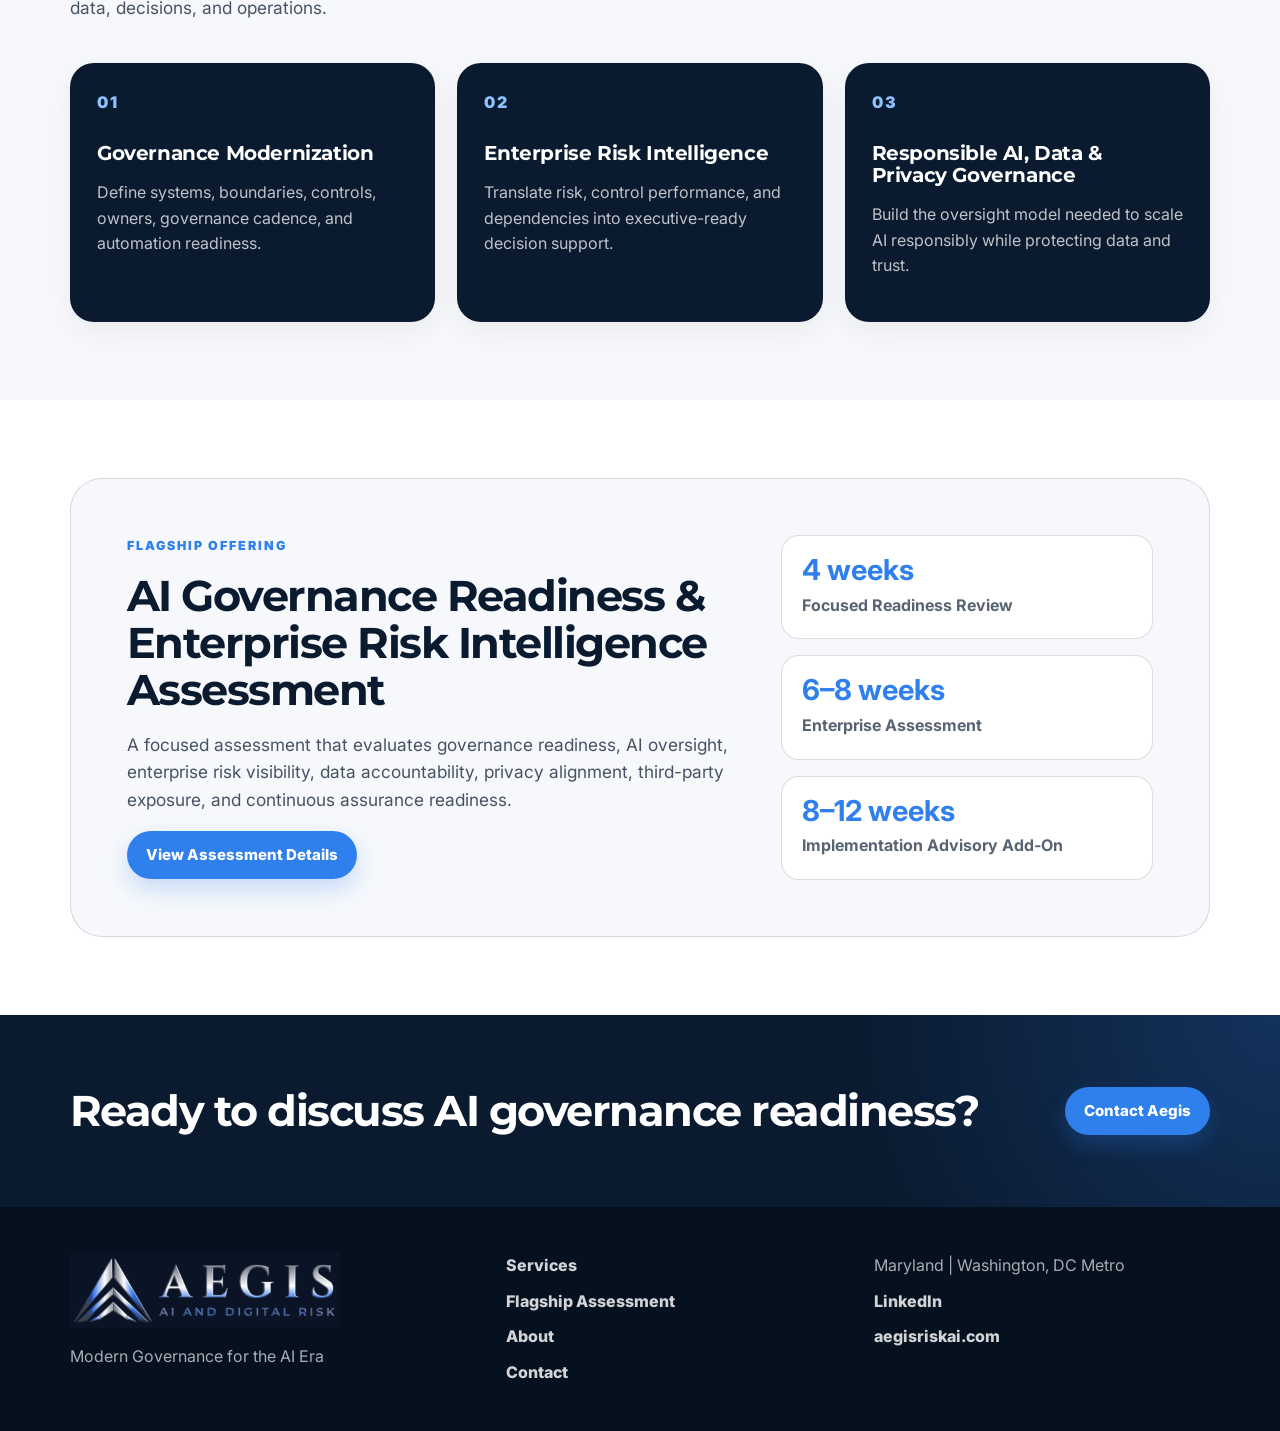
==== commit 0be0c3a3: "Fix duplicate footer location" ====
--- a/index.html
+++ b/index.html
@@ -112,16 +112,11 @@
     </div>
     <div class="footer-contact">
       <span>Maryland | Washington, DC Metro</span>
-      <a href="mailto:info@aegisriskai.cominfo@aegisriskai.com</a>
-      <span>aegisriskai.com</span>
+      <a href="https://www.linkedin.com/company/aegis-ai-digital-risk/" target="_blank" rel="noopener noreferrer">LinkedIn</a>
+      <a href="mailto:info@aegisriskai.com>info@aegisriskai.com</a>
+      <a href="https://aegisriskai.com">aegisriskai.com</a>
     </div>
   </div>
-<div class="footer-column">
-        <p class="footer-location">Maryland | Washington, DC Metro</p>
-        <p><a href="https://www.linkedin.com/company/aegis-ai-digital-risk/" target="_blank" rel="noopener noreferrer">LinkedIn</a></p>
-        <p><a href="mailto:info@aegisriskai.com">info@aegisriskai.com</a></p>
-        <p><a href="https://aegisriskai.com">aegisriskai.com</a></p>
-      </div>
 </footer>
 <script src="script.js"></script>
 
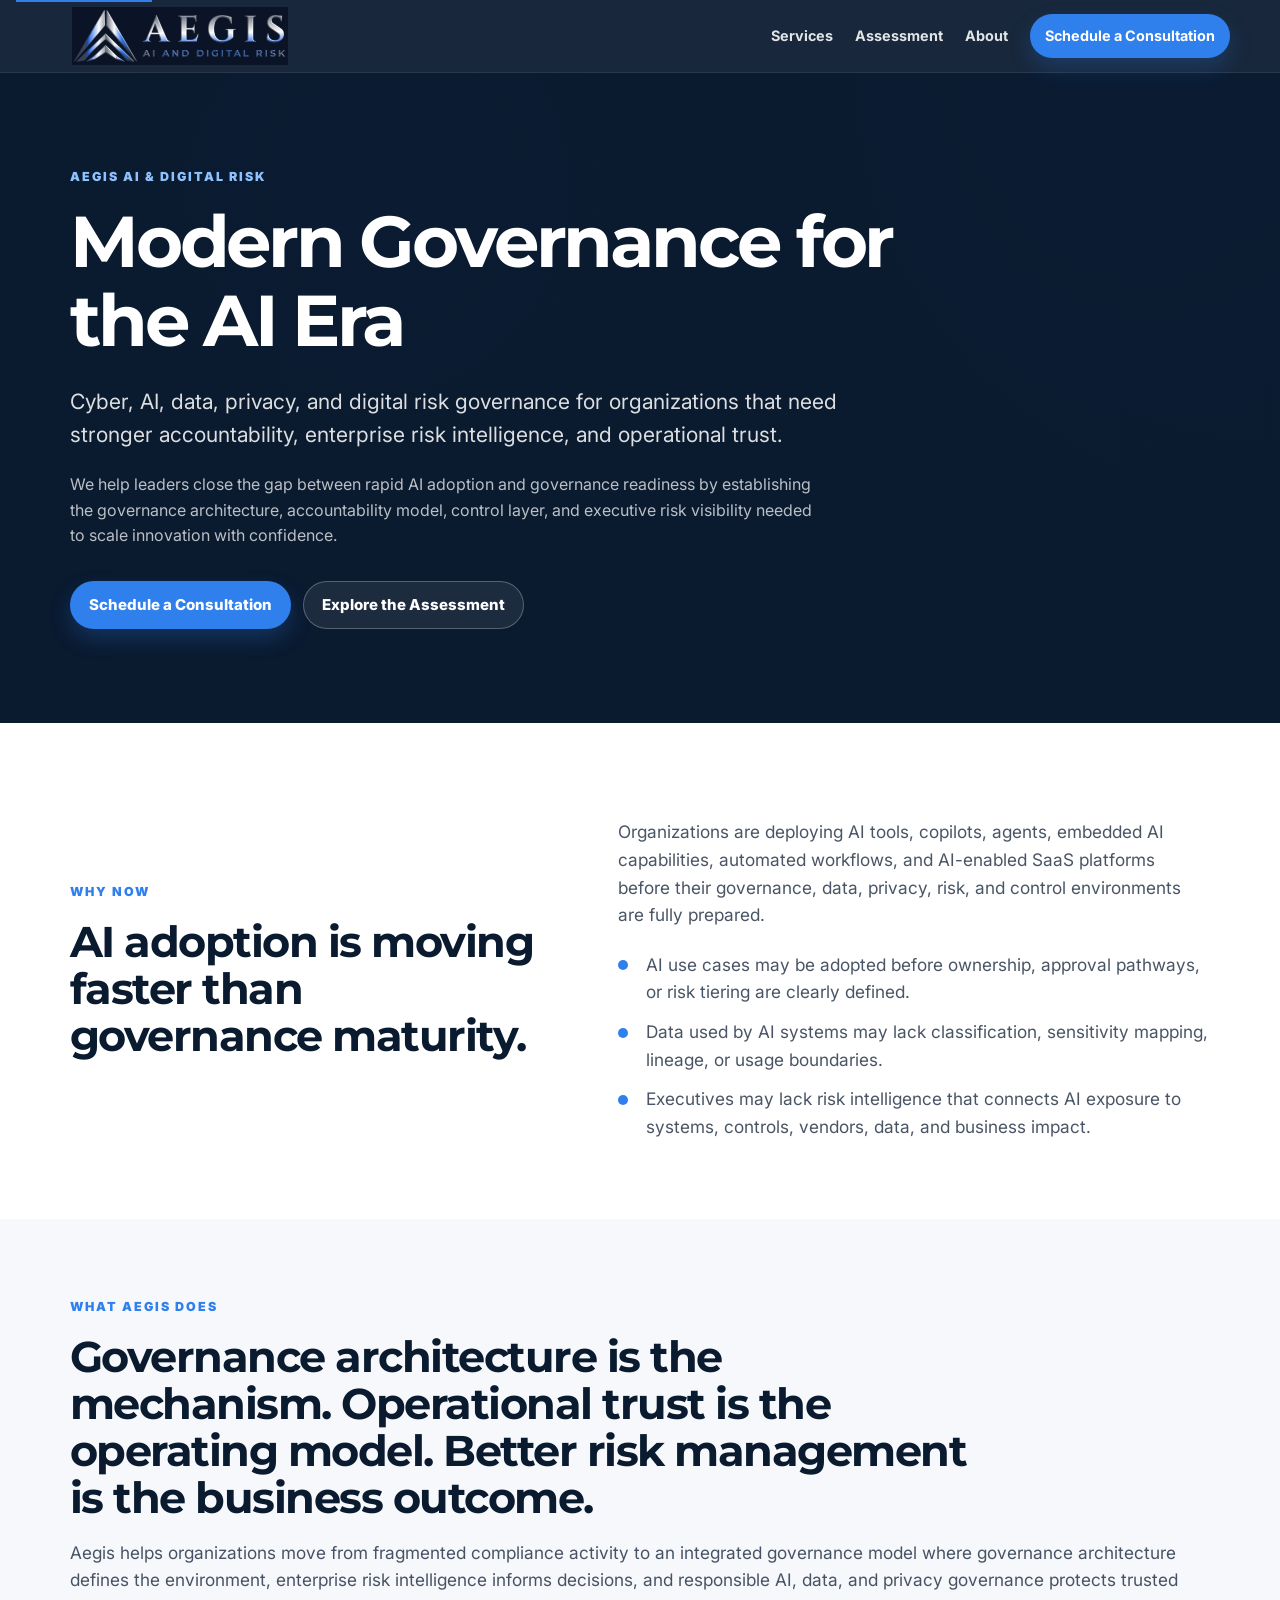
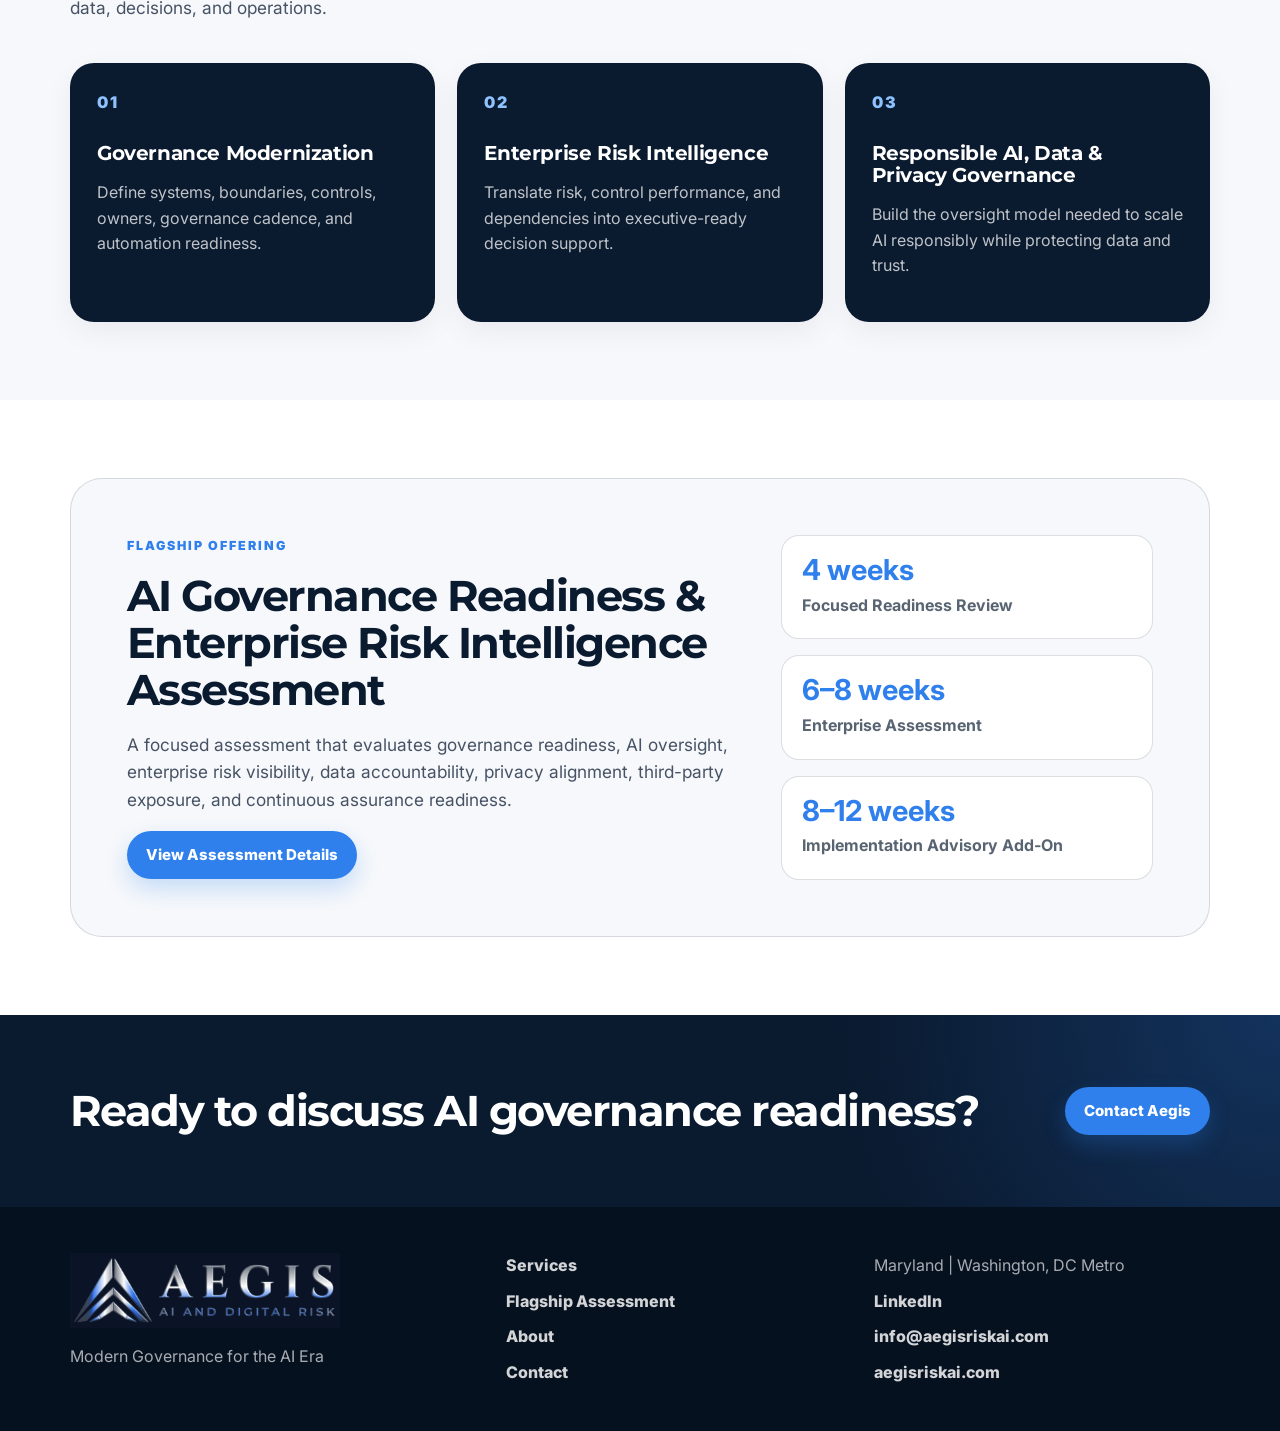
==== commit 692ddc2a: "Fix clean footer contact links" ====
--- a/index.html
+++ b/index.html
@@ -113,7 +113,7 @@
     <div class="footer-contact">
       <span>Maryland | Washington, DC Metro</span>
       <a href="https://www.linkedin.com/company/aegis-ai-digital-risk/" target="_blank" rel="noopener noreferrer">LinkedIn</a>
-      <a href="mailto:info@aegisriskai.com>info@aegisriskai.com</a>
+      <a href="mailto:info@aegisriskai.com">info@aegisriskai.com</a>
       <a href="https://aegisriskai.com">aegisriskai.com</a>
     </div>
   </div>
